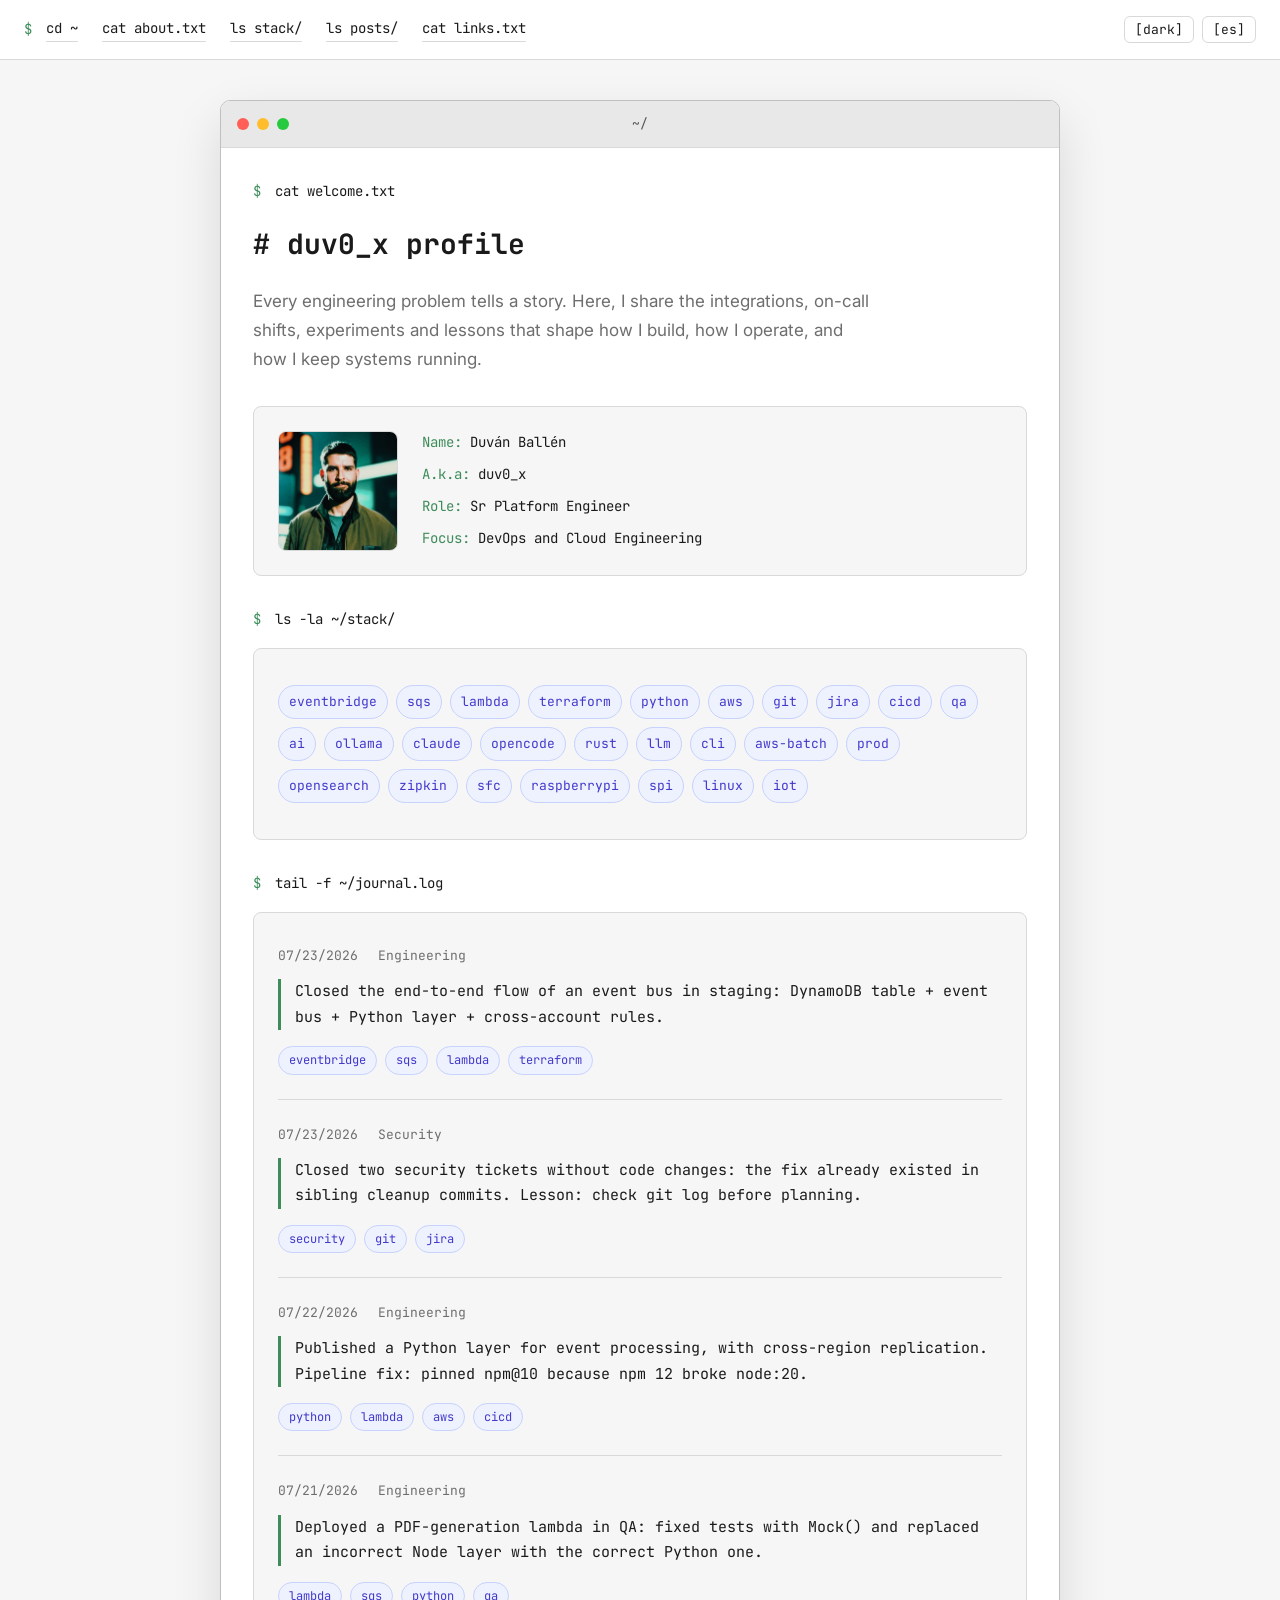
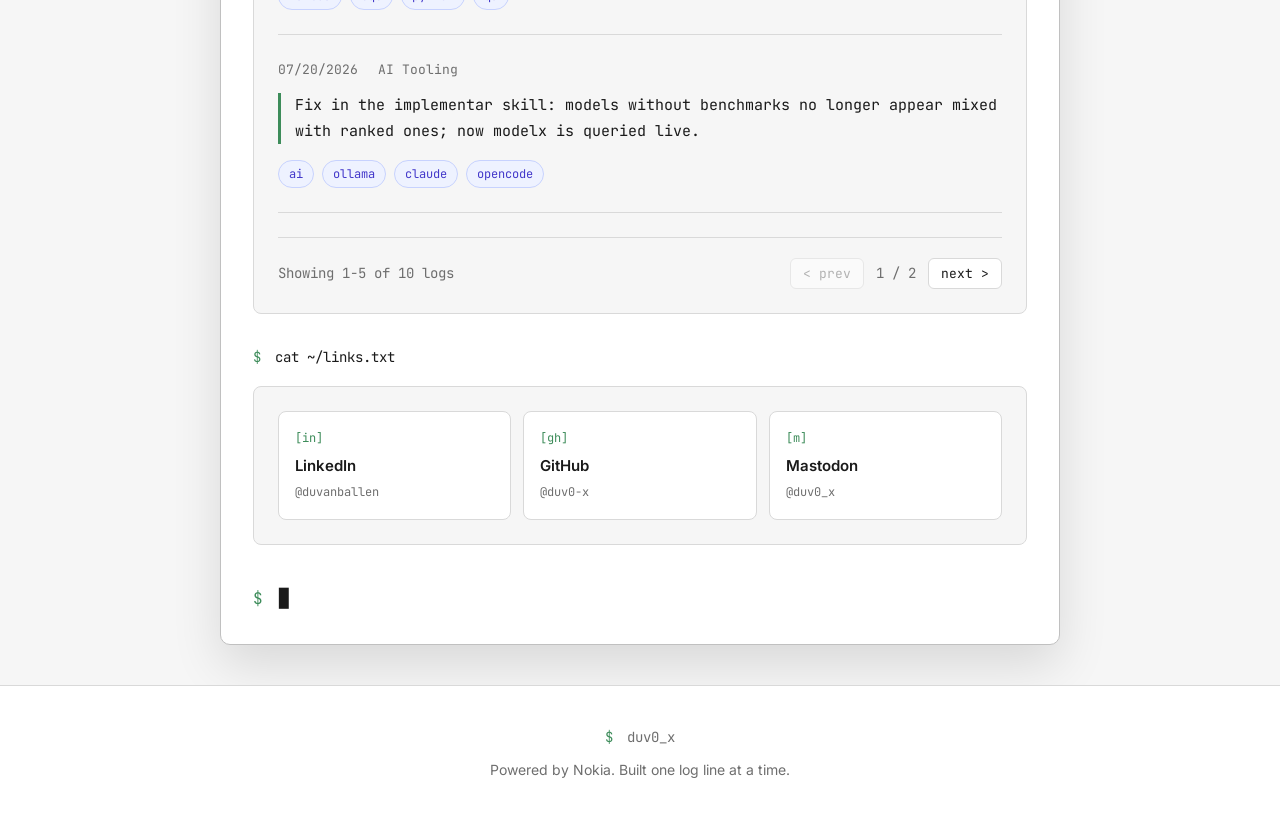
==== index.html @ 63b36871 "Cambia links a cards con iconos, nombre de red y handle" ====
<!DOCTYPE html>
<html lang="es">
<head>
    <link rel="preconnect" href="https://fonts.googleapis.com">
    <link rel="preconnect" href="https://fonts.gstatic.com" crossorigin>
    <link href="https://fonts.googleapis.com/css2?family=JetBrains+Mono:wght@400;700&family=Inter:wght@400;600;700&display=swap" rel="stylesheet">
    <meta charset="UTF-8">
    <meta name="viewport" content="width=device-width, initial-scale=1.0">
    <title>duv0_x :: log</title>
    <link rel="stylesheet" href="styles.css">
</head>
<body>
<nav class="top-nav">
    <span class="prompt">$</span>
    <a href="#">cd ~</a>
    <a href="#about">cat about.txt</a>
    <a href="#stack">ls stack/</a>
    <a href="#posts">ls posts/</a>
    <a href="#links">cat links.txt</a>
    <div class="nav-controls">
        <button class="theme-toggle" id="theme-toggle" aria-label="Toggle theme">[theme]</button>
        <button class="lang-toggle" id="lang-toggle" aria-label="Toggle language">[en]</button>
    </div>
</nav>

<div class="terminal-window">
    <div class="terminal-titlebar">
        <div class="window-controls">
            <span class="window-btn close"></span>
            <span class="window-btn minimize"></span>
            <span class="window-btn maximize"></span>
        </div>
        <div class="window-title">~/</div>
        <div class="window-spacer"></div>
    </div>

    <main class="container">
        <div class="cmd-line">
            <span class="prompt">$</span>
            <span class="cmd" data-en="cat welcome.txt" data-es="cat bienvenida.txt">cat welcome.txt</span>
        </div>

        <section class="welcome" id="about">
            <h1># duv0_x profile</h1>
            <p data-en="Every engineering problem tells a story. Here, I share the integrations, on-call shifts, experiments and lessons that shape how I build, how I operate, and how I keep systems running."
               data-es="Cada problema de ingeniería cuenta una historia. Aquí comparto las integraciones, guardias, experimentos y lecciones que moldean cómo construyo, opero y mantengo sistemas funcionando.">
                Cada problema de ingeniería cuenta una historia. Aquí comparto las integraciones, guardias, experimentos y lecciones que moldean cómo construyo, opero y mantengo sistemas funcionando.
            </p>

            <div class="about-grid">
                <img src="images/x-0vub-small.jpg" alt="Duv0-x">
                <div class="about-info">
                    <p><span class="info-label" data-en="Name:" data-es="Nombre:">Nombre:</span> Duván Ballén</p>
                    <p><span class="info-label" data-en="A.k.a:" data-es="A.k.a:">A.k.a:</span> duv0_x</p>
                    <p><span class="info-label" data-en="Role:" data-es="Rol:">Rol:</span> <span data-en="Sr Platform Engineer" data-es="Sr Platform Engineer">Sr Platform Engineer</span></p>
                    <p><span class="info-label" data-en="Focus:" data-es="Enfoque:">Enfoque:</span> DevOps and Cloud Engineering</p>
                </div>
            </div>
        </section>

        <div class="cmd-line" id="stack">
            <span class="prompt">$</span>
            <span class="cmd" data-en="ls -la ~/stack/" data-es="ls -la ~/stack/">ls -la ~/stack/</span>
        </div>

        <section class="stack-section">
            <p class="stack-cloud">
                <span class="stack-pill">eventbridge</span>
                <span class="stack-pill">sqs</span>
                <span class="stack-pill">lambda</span>
                <span class="stack-pill">terraform</span>
                <span class="stack-pill">python</span>
                <span class="stack-pill">aws</span>
                <span class="stack-pill">git</span>
                <span class="stack-pill">jira</span>
                <span class="stack-pill">cicd</span>
                <span class="stack-pill">qa</span>
                <span class="stack-pill">ai</span>
                <span class="stack-pill">ollama</span>
                <span class="stack-pill">claude</span>
                <span class="stack-pill">opencode</span>
                <span class="stack-pill">rust</span>
                <span class="stack-pill">llm</span>
                <span class="stack-pill">cli</span>
                <span class="stack-pill">aws-batch</span>
                <span class="stack-pill">prod</span>
                <span class="stack-pill">opensearch</span>
                <span class="stack-pill">zipkin</span>
                <span class="stack-pill">sfc</span>
                <span class="stack-pill">raspberrypi</span>
                <span class="stack-pill">spi</span>
                <span class="stack-pill">linux</span>
                <span class="stack-pill">iot</span>
            </p>
        </section>

        <div class="cmd-line" id="posts">
            <span class="prompt">$</span>
            <span class="cmd" data-en="tail -f ~/journal.log" data-es="tail -f ~/journal.log">tail -f ~/journal.log</span>
        </div>

        <section class="posts-section">
            <div class="posts-list" id="posts-list">
                <article class="post-card" data-date="2026-07-23">
                    <div class="post-meta">
                        <span class="post-date">07/23/2026</span>
                        <span class="post-category" data-en="Engineering" data-es="Ingeniería">Ingeniería</span>
                    </div>
                    <p class="post-message" data-en="Closed the end-to-end flow of an event bus in staging: DynamoDB table + event bus + Python layer + cross-account rules."
                       data-es="Cerré el flujo end-to-end de un bus de eventos en staging: tabla DynamoDB + bus + layer Python + reglas cross-account.">
                        Cerré el flujo end-to-end de un bus de eventos en staging: tabla DynamoDB + bus + layer Python + reglas cross-account.
                    </p>
                    <div class="post-tags">
                        <span class="tag">eventbridge</span>
                        <span class="tag">sqs</span>
                        <span class="tag">lambda</span>
                        <span class="tag">terraform</span>
                    </div>
                </article>

                <article class="post-card" data-date="2026-07-23">
                    <div class="post-meta">
                        <span class="post-date">07/23/2026</span>
                        <span class="post-category" data-en="Security" data-es="Seguridad">Seguridad</span>
                    </div>
                    <p class="post-message" data-en="Closed two security tickets without code changes: the fix already existed in sibling cleanup commits. Lesson: check git log before planning."
                       data-es="Cerré dos tickets de seguridad sin cambios de código: el remedio ya existía en commits hermanos de limpieza. Lección: revisar git log antes de planear.">
                        Cerré dos tickets de seguridad sin cambios de código: el remedio ya existía en commits hermanos de limpieza. Lección: revisar git log antes de planear.
                    </p>
                    <div class="post-tags">
                        <span class="tag">security</span>
                        <span class="tag">git</span>
                        <span class="tag">jira</span>
                    </div>
                </article>

                <article class="post-card" data-date="2026-07-22">
                    <div class="post-meta">
                        <span class="post-date">07/22/2026</span>
                        <span class="post-category" data-en="Engineering" data-es="Ingeniería">Ingeniería</span>
                    </div>
                    <p class="post-message" data-en="Published a Python layer for event processing, with cross-region replication. Pipeline fix: pinned npm@10 because npm 12 broke node:20."
                       data-es="Publiqué una layer Python para procesamiento de eventos, con replicación entre regiones. Fix de pipeline: pinear npm@10 porque npm 12 rompía node:20.">
                        Publiqué una layer Python para procesamiento de eventos, con replicación entre regiones. Fix de pipeline: pinear npm@10 porque npm 12 rompía node:20.
                    </p>
                    <div class="post-tags">
                        <span class="tag">python</span>
                        <span class="tag">lambda</span>
                        <span class="tag">aws</span>
                        <span class="tag">cicd</span>
                    </div>
                </article>

                <article class="post-card" data-date="2026-07-21">
                    <div class="post-meta">
                        <span class="post-date">07/21/2026</span>
                        <span class="post-category" data-en="Engineering" data-es="Ingeniería">Ingeniería</span>
                    </div>
                    <p class="post-message" data-en="Deployed a PDF-generation lambda in QA: fixed tests with Mock() and replaced an incorrect Node layer with the correct Python one."
                       data-es="Desplegué una lambda generadora de PDFs en QA: corregí tests con Mock() y reemplacé una layer incorrecta por la versión correcta en Python.">
                        Desplegué una lambda generadora de PDFs en QA: corregí tests con Mock() y reemplacé una layer incorrecta por la versión correcta en Python.
                    </p>
                    <div class="post-tags">
                        <span class="tag">lambda</span>
                        <span class="tag">sqs</span>
                        <span class="tag">python</span>
                        <span class="tag">qa</span>
                    </div>
                </article>

                <article class="post-card" data-date="2026-07-20">
                    <div class="post-meta">
                        <span class="post-date">07/20/2026</span>
                        <span class="post-category" data-en="AI Tooling" data-es="AI Tooling">AI Tooling</span>
                    </div>
                    <p class="post-message" data-en="Fix in the implementar skill: models without benchmarks no longer appear mixed with ranked ones; now modelx is queried live."
                       data-es="Fix en la skill implementar: modelos sin benchmark ya no aparecen mezclados con los rankeados; ahora se consulta modelx en vivo.">
                        Fix en la skill implementar: modelos sin benchmark ya no aparecen mezclados con los rankeados; ahora se consulta modelx en vivo.
                    </p>
                    <div class="post-tags">
                        <span class="tag">ai</span>
                        <span class="tag">ollama</span>
                        <span class="tag">claude</span>
                        <span class="tag">opencode</span>
                    </div>
                </article>

                <article class="post-card" data-date="2026-07-19">
                    <div class="post-meta">
                        <span class="post-date">07/19/2026</span>
                        <span class="post-category" data-en="AI Tooling" data-es="AI Tooling">AI Tooling</span>
                    </div>
                    <p class="post-message" data-en="Integrated modelx (LLM catalog) into the implementar skill to select models by coding_elo instead of a static table."
                       data-es="Integré modelx (catálogo de LLMs) en la skill implementar para seleccionar modelos por coding_elo en vez de tabla estática.">
                        Integré modelx (catálogo de LLMs) en la skill implementar para seleccionar modelos por coding_elo en vez de tabla estática.
                    </p>
                    <div class="post-tags">
                        <span class="tag">rust</span>
                        <span class="tag">ai</span>
                        <span class="tag">cli</span>
                        <span class="tag">llm</span>
                    </div>
                </article>

                <article class="post-card" data-date="2026-07-17">
                    <div class="post-meta">
                        <span class="post-date">07/17/2026</span>
                        <span class="post-category" data-en="Engineering" data-es="Ingeniería">Ingeniería</span>
                    </div>
                    <p class="post-message" data-en="Implemented a lambda + SQS trigger for PDF generation. Lesson: service.zip placeholders must exist before apply."
                       data-es="Implementé una lambda + SQS trigger para generación de PDFs. Lección: los placeholders service.zip deben existir para el apply.">
                        Implementé una lambda + SQS trigger para generación de PDFs. Lección: los placeholders service.zip deben existir para el apply.
                    </p>
                    <div class="post-tags">
                        <span class="tag">lambda</span>
                        <span class="tag">sqs</span>
                        <span class="tag">terraform</span>
                        <span class="tag">python</span>
                    </div>
                </article>

                <article class="post-card" data-date="2026-07-16">
                    <div class="post-meta">
                        <span class="post-date">07/16/2026</span>
                        <span class="post-category" data-en="Infrastructure" data-es="Infraestructura">Infraestructura</span>
                    </div>
                    <p class="post-message" data-en="Adjusted an AWS Batch job timeout from 1800s to 5400s in prod via Terraform, isolating the change with -target."
                       data-es="Ajusté el timeout de un job AWS Batch de 1800s a 5400s en prod via Terraform, aislando el cambio con -target.">
                        Ajusté el timeout de un job AWS Batch de 1800s a 5400s en prod via Terraform, aislando el cambio con -target.
                    </p>
                    <div class="post-tags">
                        <span class="tag">aws-batch</span>
                        <span class="tag">terraform</span>
                        <span class="tag">prod</span>
                    </div>
                </article>

                <article class="post-card" data-date="2026-07-15">
                    <div class="post-meta">
                        <span class="post-date">07/15/2026</span>
                        <span class="post-category" data-en="On-call" data-es="Guardia">Guardia</span>
                    </div>
                    <p class="post-message" data-en="Restored Zipkin/OpenSearch traces older than 15 days for regulatory evidence: index of 210M docs, 103.5GB."
                       data-es="Restauré trazas Zipkin/OpenSearch de más de 15 días para evidencia regulatoria: índice de 210M docs, 103.5GB.">
                        Restauré trazas Zipkin/OpenSearch de más de 15 días para evidencia regulatoria: índice de 210M docs, 103.5GB.
                    </p>
                    <div class="post-tags">
                        <span class="tag">opensearch</span>
                        <span class="tag">zipkin</span>
                        <span class="tag">sfc</span>
                        <span class="tag">aws</span>
                    </div>
                </article>

                <article class="post-card" data-date="2026-07-13">
                    <div class="post-meta">
                        <span class="post-date">07/13/2026</span>
                        <span class="post-category" data-en="Hardware" data-es="Hardware">Hardware</span>
                    </div>
                    <p class="post-message" data-en="Configured a 3.5" SPI screen on Raspberry Pi 3 using the native piscreen kernel overlay, avoiding third-party scripts."
                       data-es="Configuré pantalla SPI 3.5" en Raspberry Pi 3 con overlay nativo del kernel piscreen, evitando scripts de terceros.">
                        Configuré pantalla SPI 3.5" en Raspberry Pi 3 con overlay nativo del kernel piscreen, evitando scripts de terceros.
                    </p>
                    <div class="post-tags">
                        <span class="tag">raspberrypi</span>
                        <span class="tag">spi</span>
                        <span class="tag">linux</span>
                        <span class="tag">iot</span>
                    </div>
                </article>
            </div>

            <div class="pagination" id="pagination">
                <span class="showing-info" id="showing-info" data-en="Showing 1-5 of 10 logs" data-es="Mostrando 1-5 de 10 logs">Mostrando 1-5 de 10 logs</span>
                <div class="page-controls">
                    <button class="page-btn" id="prev-btn" disabled data-en="&lt; prev" data-es="&lt; ant">&lt; ant</button>
                    <span class="page-info" id="page-info">1 / 2</span>
                    <button class="page-btn" id="next-btn" data-en="next &gt;" data-es="sig &gt;">sig &gt;</button>
                </div>
            </div>
        </section>

        <div class="cmd-line" id="links">
            <span class="prompt">$</span>
            <span class="cmd" data-en="cat ~/links.txt" data-es="cat ~/links.txt">cat ~/links.txt</span>
        </div>

        <section class="links-section">
            <div class="links-grid">
                <a class="link-card" href="https://www.linkedin.com/in/duvanballen" target="_blank" rel="noopener">
                    <span class="link-icon" aria-hidden="true">[in]</span>
                    <span class="link-name" data-en="LinkedIn" data-es="LinkedIn">LinkedIn</span>
                    <span class="link-handle">@duvanballen</span>
                </a>
                <a class="link-card" href="https://github.com/duv0-x" target="_blank" rel="noopener">
                    <span class="link-icon" aria-hidden="true">[gh]</span>
                    <span class="link-name" data-en="GitHub" data-es="GitHub">GitHub</span>
                    <span class="link-handle">@duv0-x</span>
                </a>
                <a class="link-card" href="https://mastodon.social/@duv0_x" target="_blank" rel="noopener" rel="me">
                    <span class="link-icon" aria-hidden="true">[m]</span>
                    <span class="link-name" data-en="Mastodon" data-es="Mastodon">Mastodon</span>
                    <span class="link-handle">@duv0_x</span>
                </a>
            </div>
        </section>

        <div class="terminal-cursor">
            <span class="prompt">$</span>
            <span class="cursor">█</span>
        </div>
    </main>
</div>

<footer>
    <div class="footer-brand">
        <span class="prompt">$</span> duv0_x
    </div>
    <p class="footer-copy" data-en="Powered by Nokia. Built one log line at a time." data-es="Powered by Nokia. Construido una línea de log a la vez.">Powered by Nokia. Construido una línea de log a la vez.</p>
</footer>

<script>
    (function() {
        const html = document.documentElement;
        const themeToggle = document.getElementById('theme-toggle');
        const langToggle = document.getElementById('lang-toggle');

        const storedTheme = localStorage.getItem('theme');
        const prefersDark = window.matchMedia('(prefers-color-scheme: dark)').matches;
        const initialTheme = storedTheme || (prefersDark ? 'dark' : 'light');

        function setTheme(theme) {
            html.setAttribute('data-theme', theme);
            localStorage.setItem('theme', theme);
            themeToggle.textContent = theme === 'dark' ? '[light]' : '[dark]';
        }

        setTheme(initialTheme);

        themeToggle.addEventListener('click', function() {
            const current = html.getAttribute('data-theme');
            setTheme(current === 'dark' ? 'light' : 'dark');
        });

        const storedLang = localStorage.getItem('lang');
        const browserLang = navigator.language.startsWith('es') ? 'es' : 'en';
        const initialLang = storedLang || browserLang;

        const cards = document.querySelectorAll('.post-card');
        const pageSize = 5;
        const totalPages = Math.ceil(cards.length / pageSize);
        let currentPage = 1;

        function updatePaginationLabels(lang) {
            const start = (currentPage - 1) * pageSize;
            const end = Math.min(start + pageSize, cards.length);
            const showingInfo = document.getElementById('showing-info');
            if (showingInfo) {
                if (lang === 'es') {
                    showingInfo.textContent = 'Mostrando ' + (start + 1) + '-' + end + ' de ' + cards.length + ' logs';
                } else {
                    showingInfo.textContent = 'Showing ' + (start + 1) + '-' + end + ' of ' + cards.length + ' logs';
                }
            }
        }

        function setLang(lang) {
            localStorage.setItem('lang', lang);
            html.setAttribute('lang', lang);
            langToggle.textContent = lang === 'es' ? '[en]' : '[es]';

            document.querySelectorAll('[data-en][data-es]').forEach(function(el) {
                if (el.tagName === 'INPUT' || el.tagName === 'TEXTAREA') {
                    el.placeholder = el.getAttribute('data-' + lang);
                } else {
                    el.textContent = el.getAttribute('data-' + lang);
                }
            });

            updatePaginationLabels(lang);
        }

        setLang(initialLang);

        langToggle.addEventListener('click', function() {
            const current = localStorage.getItem('lang') || 'es';
            setLang(current === 'es' ? 'en' : 'es');
        });

        const prevBtn = document.getElementById('prev-btn');
        const nextBtn = document.getElementById('next-btn');
        const pageInfo = document.getElementById('page-info');
        const showingInfo = document.getElementById('showing-info');

        function showPage(page) {
            const start = (page - 1) * pageSize;
            const end = Math.min(start + pageSize, cards.length);

            cards.forEach(function(card, index) {
                card.style.display = (index >= start && index < end) ? 'block' : 'none';
            });

            prevBtn.disabled = page === 1;
            nextBtn.disabled = page === totalPages;
            pageInfo.textContent = page + ' / ' + totalPages;

            const lang = localStorage.getItem('lang') || 'es';
            if (lang === 'es') {
                showingInfo.textContent = 'Mostrando ' + (start + 1) + '-' + end + ' de ' + cards.length + ' logs';
            } else {
                showingInfo.textContent = 'Showing ' + (start + 1) + '-' + end + ' of ' + cards.length + ' logs';
            }

            currentPage = page;
        }

        prevBtn.addEventListener('click', function() {
            if (currentPage > 1) showPage(currentPage - 1);
        });

        nextBtn.addEventListener('click', function() {
            if (currentPage < totalPages) showPage(currentPage + 1);
        });

        showPage(1);
    })();
</script>
</body>
</html>
---- styles.css ----
/* macOS Terminal / Block Engineering style with dark mode */
:root {
    --bg: #f6f6f6;
    --surface: #ffffff;
    --text: #1a1a1a;
    --text-muted: #6e6e6e;
    --prompt: #3d8c5a;
    --link: #2563eb;
    --link-hover: #1d4ed8;
    --border: #d9d9d9;
    --category: #6e6e6e;
    --tag-bg: #eef2ff;
    --tag-text: #4338ca;
    --tag-border: #c7d2fe;
    --titlebar-bg: #e8e8e8;
    --titlebar-text: #555;
    --window-border: #c0c0c0;
    --shadow: rgba(0, 0, 0, 0.12);
}

[data-theme="dark"] {
    --bg: #0c1015;
    --surface: #13181f;
    --text: #e8eef5;
    --text-muted: #8b949e;
    --prompt: #2ea043;
    --link: #58a6ff;
    --link-hover: #79c0ff;
    --border: #30363d;
    --category: #8b949e;
    --tag-bg: rgba(88, 166, 255, 0.12);
    --tag-text: #58a6ff;
    --tag-border: rgba(88, 166, 255, 0.3);
    --titlebar-bg: #161b22;
    --titlebar-text: #8b949e;
    --window-border: #30363d;
    --shadow: rgba(0, 0, 0, 0.4);
}

* {
    box-sizing: border-box;
}

html {
    scroll-behavior: smooth;
}

body {
    font-family: "Inter", -apple-system, BlinkMacSystemFont, "Segoe UI", sans-serif;
    text-align: left;
    margin: 0;
    padding: 0;
    background-color: var(--bg);
    color: var(--text);
    font-size: 16px;
    line-height: 1.7;
    transition: background-color 0.25s ease, color 0.25s ease;
}

a {
    color: var(--link);
    text-decoration: none;
    border-bottom: 1px solid transparent;
    transition: border-color 0.15s ease, color 0.15s ease;
}

a:hover {
    color: var(--link-hover);
    border-bottom-color: var(--link-hover);
}

/* Top navigation */
.top-nav {
    background-color: var(--surface);
    border-bottom: 1px solid var(--border);
    padding: 16px 24px;
    font-family: "JetBrains Mono", monospace;
    font-size: 14px;
    color: var(--text-muted);
    position: sticky;
    top: 0;
    z-index: 10;
    display: flex;
    align-items: center;
    flex-wrap: wrap;
    gap: 8px;
    transition: background-color 0.25s ease, border-color 0.25s ease;
}

.top-nav a {
    margin-right: 16px;
    color: var(--text);
    border-bottom: 1px solid var(--border);
}

.top-nav a:hover {
    color: var(--link);
    border-bottom-color: var(--link);
}

.top-nav .prompt {
    color: var(--prompt);
    margin-right: 6px;
}

.nav-controls {
    margin-left: auto;
    display: flex;
    gap: 8px;
}

.theme-toggle,
.lang-toggle {
    font-family: "JetBrains Mono", monospace;
    font-size: 13px;
    padding: 4px 10px;
    background: transparent;
    border: 1px solid var(--border);
    border-radius: 6px;
    color: var(--text);
    cursor: pointer;
}

.theme-toggle:hover,
.lang-toggle:hover {
    background: var(--tag-bg);
    color: var(--tag-text);
    border-color: var(--tag-border);
}

/* Terminal window */
.terminal-window {
    max-width: 840px;
    margin: 40px auto;
    background-color: var(--surface);
    border: 1px solid var(--window-border);
    border-radius: 10px;
    box-shadow: 0 20px 50px var(--shadow);
    overflow: hidden;
    transition: background-color 0.25s ease, border-color 0.25s ease, box-shadow 0.25s ease;
}

.terminal-titlebar {
    display: flex;
    align-items: center;
    justify-content: space-between;
    padding: 12px 16px;
    background-color: var(--titlebar-bg);
    border-bottom: 1px solid var(--border);
    transition: background-color 0.25s ease, border-color 0.25s ease;
}

.window-controls {
    display: flex;
    gap: 8px;
    flex: 1;
}

.window-btn {
    width: 12px;
    height: 12px;
    border-radius: 50%;
    display: inline-block;
}

.window-btn.close {
    background-color: #ff5f56;
}

.window-btn.minimize {
    background-color: #ffbd2e;
}

.window-btn.maximize {
    background-color: #27c93f;
}

.window-title {
    flex: 1;
    text-align: center;
    font-family: "JetBrains Mono", monospace;
    font-size: 13px;
    color: var(--titlebar-text);
    user-select: none;
}

.window-spacer {
    flex: 1;
}

/* Main container */
.container {
    padding: 32px;
}

/* Command lines */
.cmd-line {
    font-family: "JetBrains Mono", monospace;
    font-size: 14px;
    color: var(--text-muted);
    margin: 32px 0 16px;
}

.cmd-line:first-child {
    margin-top: 0;
}

.prompt {
    color: var(--prompt);
    margin-right: 6px;
    user-select: none;
}

.cmd {
    color: var(--text);
}

/* Welcome / about */
.welcome h1 {
    font-family: "JetBrains Mono", monospace;
    font-size: 28px;
    font-weight: 700;
    margin: 16px 0 20px;
    color: var(--text);
}

.welcome > p {
    font-size: 17px;
    color: var(--text-muted);
    margin: 0 0 32px;
    max-width: 620px;
}

.about-grid {
    display: flex;
    align-items: flex-start;
    gap: 24px;
    background-color: var(--bg);
    border: 1px solid var(--border);
    border-radius: 8px;
    padding: 24px;
    margin-top: 16px;
    transition: background-color 0.25s ease, border-color 0.25s ease;
}

.about-grid img {
    width: 120px;
    height: 120px;
    object-fit: cover;
    border-radius: 8px;
    border: 1px solid var(--border);
}

.about-info {
    flex: 1;
}

.about-info p {
    margin: 0 0 8px;
    font-family: "JetBrains Mono", monospace;
    font-size: 14px;
    color: var(--text);
}

.about-info p:last-child {
    margin-bottom: 0;
}

.info-label {
    color: var(--prompt);
}

/* Stack section */
.stack-section {
    background-color: var(--bg);
    border: 1px solid var(--border);
    border-radius: 8px;
    padding: 20px 24px;
    transition: background-color 0.25s ease, border-color 0.25s ease;
}

.stack-cloud {
    display: flex;
    flex-wrap: wrap;
    gap: 8px;
}

.stack-pill {
    display: inline-block;
    font-family: "JetBrains Mono", monospace;
    font-size: 13px;
    padding: 5px 10px;
    border: 1px solid var(--tag-border);
    border-radius: 999px;
    color: var(--tag-text);
    background-color: var(--tag-bg);
    transition: background-color 0.15s ease;
}

.stack-pill:hover {
    filter: brightness(0.95);
}

/* Posts section */
.posts-section {
    background-color: var(--bg);
    border: 1px solid var(--border);
    border-radius: 8px;
    padding: 8px 24px 24px;
    transition: background-color 0.25s ease, border-color 0.25s ease;
}

.post-card {
    padding: 24px 0;
    border-bottom: 1px solid var(--border);
}

.post-card:last-child {
    border-bottom: none;
}

.post-meta {
    font-family: "JetBrains Mono", monospace;
    font-size: 13px;
    color: var(--text-muted);
    margin-bottom: 8px;
}

.post-date {
    margin-right: 12px;
}

.post-category {
    color: var(--category);
}

.post-message {
    font-family: "JetBrains Mono", monospace;
    font-size: 15px;
    color: var(--text);
    margin: 12px 0 16px;
    line-height: 1.7;
    border-left: 3px solid var(--prompt);
    padding-left: 14px;
}

.post-tags {
    display: flex;
    flex-wrap: wrap;
    gap: 8px;
}

.tag {
    font-family: "JetBrains Mono", monospace;
    font-size: 12px;
    color: var(--tag-text);
    background-color: var(--tag-bg);
    border: 1px solid var(--tag-border);
    border-radius: 999px;
    padding: 3px 10px;
    transition: background-color 0.15s ease;
}

.tag:hover {
    filter: brightness(0.95);
}

/* Pagination */
.pagination {
    display: flex;
    justify-content: space-between;
    align-items: center;
    margin-top: 24px;
    padding-top: 20px;
    border-top: 1px solid var(--border);
    font-family: "JetBrains Mono", monospace;
    font-size: 14px;
    color: var(--text-muted);
}

.page-controls {
    display: flex;
    align-items: center;
    gap: 12px;
}

.page-btn {
    font-family: "JetBrains Mono", monospace;
    font-size: 13px;
    padding: 6px 12px;
    background-color: var(--surface);
    border: 1px solid var(--border);
    border-radius: 6px;
    color: var(--text);
    cursor: pointer;
    transition: background-color 0.15s ease, border-color 0.15s ease;
}

.page-btn:hover:not(:disabled) {
    background-color: var(--bg);
    border-color: var(--text-muted);
}

.page-btn:disabled {
    color: var(--text-muted);
    opacity: 0.5;
    cursor: not-allowed;
}

.page-info {
    color: var(--text-muted);
}

/* Links section */
.links-section {
    background-color: var(--bg);
    border: 1px solid var(--border);
    border-radius: 8px;
    padding: 24px;
    transition: background-color 0.25s ease, border-color 0.25s ease;
}

.links-grid {
    display: grid;
    grid-template-columns: repeat(auto-fit, minmax(160px, 1fr));
    gap: 12px;
}

.link-card {
    display: flex;
    flex-direction: column;
    gap: 4px;
    padding: 16px;
    background-color: var(--surface);
    border: 1px solid var(--border);
    border-radius: 8px;
    text-decoration: none;
    transition: background-color 0.15s ease, border-color 0.15s ease, transform 0.1s ease;
}

.link-card:hover {
    background-color: var(--tag-bg);
    border-color: var(--tag-border);
    transform: translateY(-2px);
}

.link-card:hover .link-name {
    color: var(--tag-text);
}

.link-icon {
    font-family: "JetBrains Mono", monospace;
    font-size: 12px;
    color: var(--prompt);
}

.link-name {
    font-size: 15px;
    font-weight: 600;
    color: var(--text);
    transition: color 0.15s ease;
}

.link-handle {
    font-family: "JetBrains Mono", monospace;
    font-size: 12px;
    color: var(--text-muted);
}

/* Terminal cursor at the end */
.terminal-cursor {
    font-family: "JetBrains Mono", monospace;
    font-size: 16px;
    margin-top: 40px;
    color: var(--prompt);
}

.cursor {
    display: inline-block;
    color: var(--text);
    animation: blink 1s step-end infinite;
}

@keyframes blink {
    0%, 100% { opacity: 1; }
    50% { opacity: 0; }
}

/* Footer */
footer {
    background-color: var(--surface);
    border-top: 1px solid var(--border);
    padding: 40px 24px;
    text-align: center;
    transition: background-color 0.25s ease, border-color 0.25s ease;
}

.footer-brand {
    font-family: "JetBrains Mono", monospace;
    font-size: 14px;
    color: var(--text-muted);
    margin-bottom: 8px;
}

.footer-brand .prompt {
    color: var(--prompt);
}

.footer-copy {
    font-size: 14px;
    color: var(--text-muted);
    margin: 0;
}

@media (max-width: 640px) {
    .top-nav {
        padding: 12px 16px;
        font-size: 12px;
    }

    .top-nav a {
        margin-right: 10px;
    }

    .theme-toggle {
        margin-left: 0;
        margin-top: 8px;
        width: 100%;
        text-align: center;
    }

    .terminal-window {
        margin: 16px;
    }

    .container {
        padding: 20px;
    }

    .welcome h1 {
        font-size: 22px;
    }

    .welcome > p {
        font-size: 15px;
    }

    .about-grid {
        flex-direction: column;
        align-items: center;
        text-align: center;
    }

    .about-grid img {
        width: 100px;
        height: 100px;
    }

    .post-message {
        font-size: 15px;
        padding-left: 12px;
    }

    .pagination {
        flex-direction: column;
        align-items: flex-start;
        gap: 12px;
    }
}
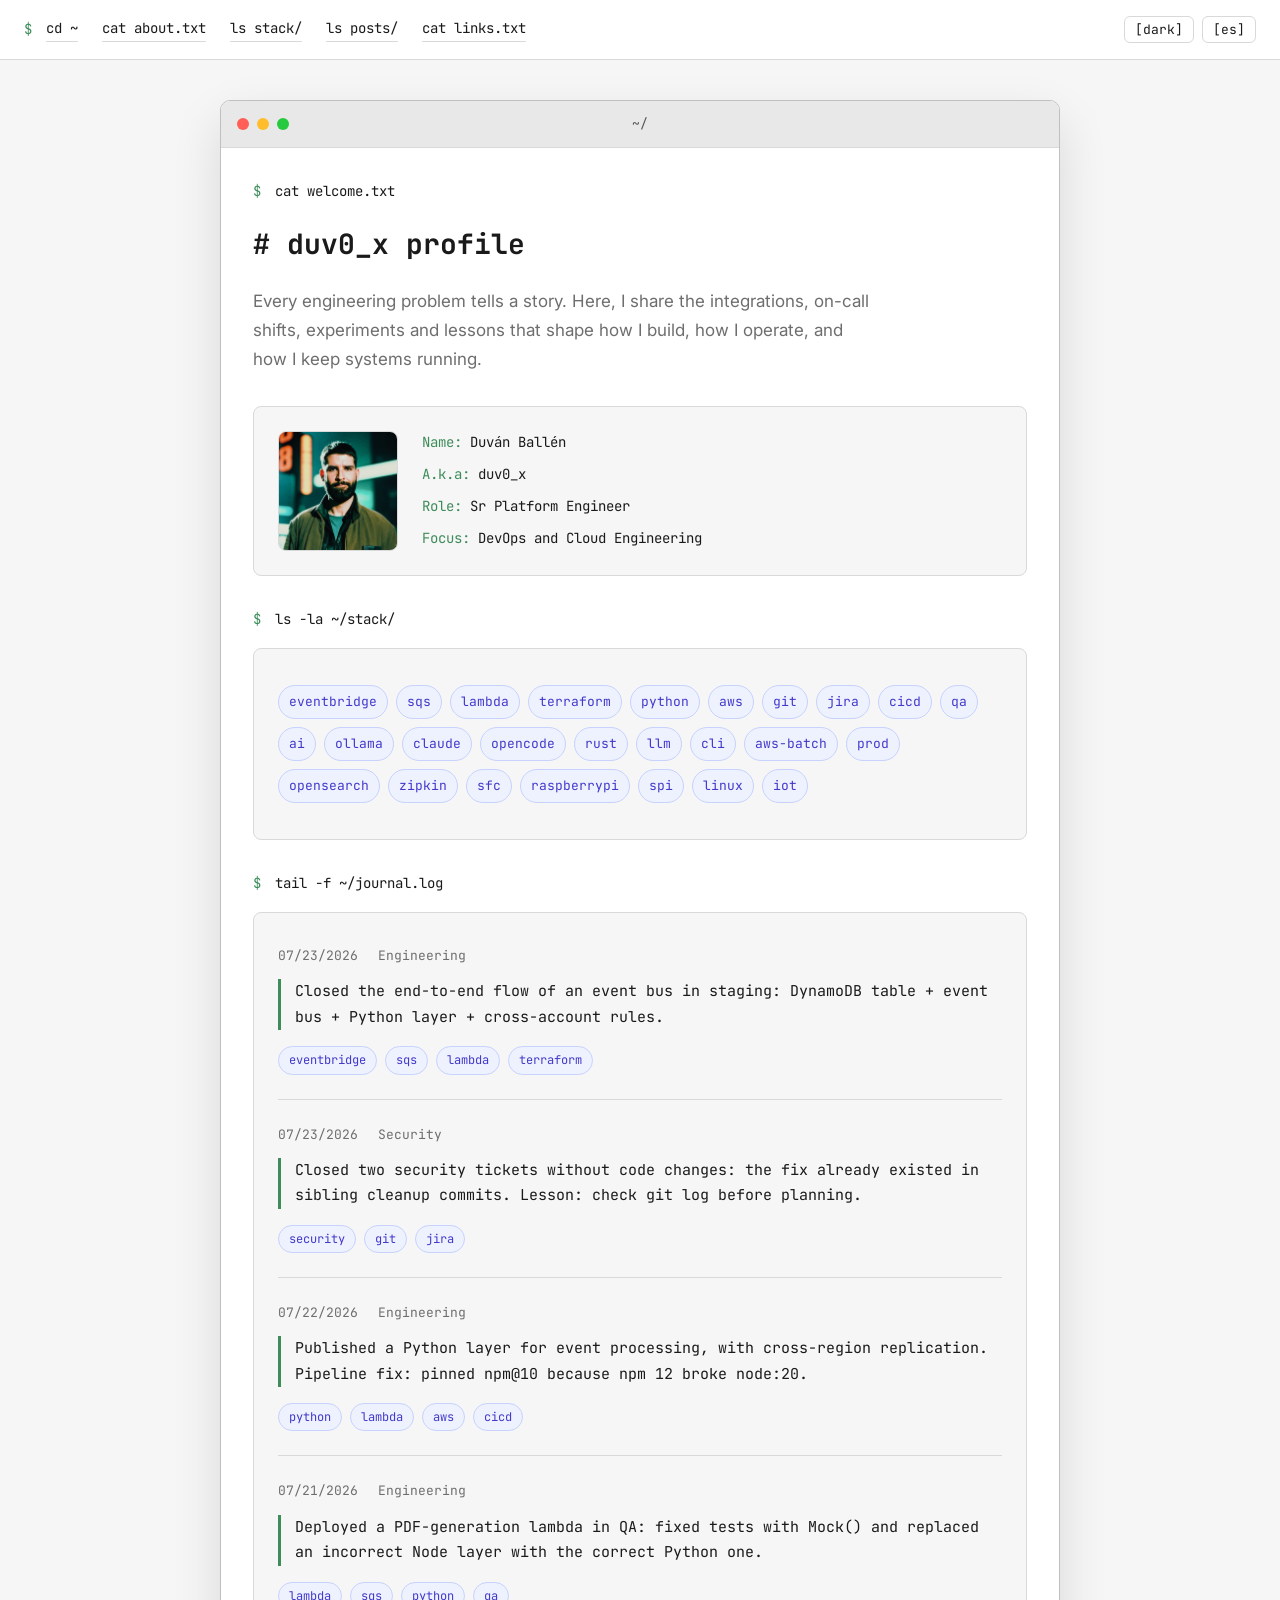
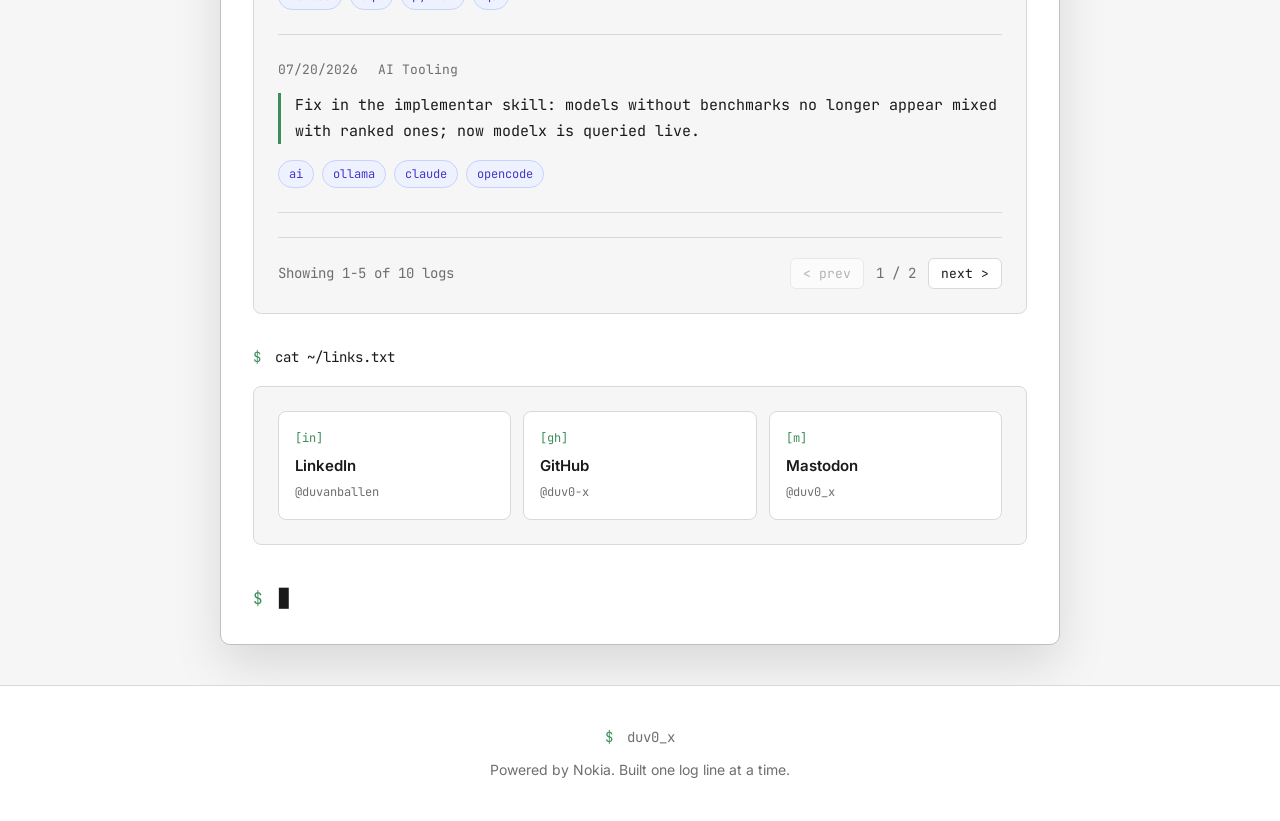
==== commit dec32d11: "Añade efecto glitch a la foto de perfil en hover" ====
--- a/index.html
+++ b/index.html
@@ -48,7 +48,11 @@
             </p>
 
             <div class="about-grid">
-                <img src="images/x-0vub-small.jpg" alt="Duv0-x">
+                <div class="profile-glitch">
+                    <img src="images/x-0vub-small.jpg" alt="Duv0-x" class="profile-img">
+                    <img src="images/x-0vub-small.jpg" alt="" class="profile-glitch-layer glitch-cyan">
+                    <img src="images/x-0vub-small.jpg" alt="" class="profile-glitch-layer glitch-magenta">
+                </div>
                 <div class="about-info">
                     <p><span class="info-label" data-en="Name:" data-es="Nombre:">Nombre:</span> Duván Ballén</p>
                     <p><span class="info-label" data-en="A.k.a:" data-es="A.k.a:">A.k.a:</span> duv0_x</p>
--- a/styles.css
+++ b/styles.css
@@ -243,12 +243,74 @@
     transition: background-color 0.25s ease, border-color 0.25s ease;
 }
 
-.about-grid img {
+.profile-glitch {
+    position: relative;
+    width: 120px;
+    height: 120px;
+    flex-shrink: 0;
+}
+
+.profile-glitch img {
+    position: absolute;
+    top: 0;
+    left: 0;
     width: 120px;
     height: 120px;
     object-fit: cover;
     border-radius: 8px;
-    border: 1px solid var(--border);
+}
+
+.profile-img {
+    z-index: 1;
+    border: 1px solid var(--border);
+}
+
+.profile-glitch-layer {
+    z-index: 0;
+    opacity: 0;
+    mix-blend-mode: screen;
+    pointer-events: none;
+}
+
+.glitch-cyan {
+    filter: hue-rotate(180deg) saturate(200%);
+}
+
+.glitch-magenta {
+    filter: hue-rotate(300deg) saturate(200%);
+}
+
+.profile-glitch:hover .profile-glitch-layer,
+.profile-glitch:active .profile-glitch-layer {
+    opacity: 0.6;
+}
+
+.profile-glitch:hover .glitch-cyan,
+.profile-glitch:active .glitch-cyan {
+    animation: glitch-cyan 0.35s infinite linear alternate-reverse;
+}
+
+.profile-glitch:hover .glitch-magenta,
+.profile-glitch:active .glitch-magenta {
+    animation: glitch-magenta 0.35s infinite linear alternate-reverse;
+}
+
+@keyframes glitch-cyan {
+    0% { transform: translate(0, 0); clip-path: inset(10% 0 60% 0); }
+    20% { transform: translate(-4px, 2px); clip-path: inset(40% 0 20% 0); }
+    40% { transform: translate(3px, -3px); clip-path: inset(70% 0 5% 0); }
+    60% { transform: translate(-2px, 1px); clip-path: inset(20% 0 50% 0); }
+    80% { transform: translate(4px, -1px); clip-path: inset(55% 0 15% 0); }
+    100% { transform: translate(0, 0); clip-path: inset(5% 0 70% 0); }
+}
+
+@keyframes glitch-magenta {
+    0% { transform: translate(0, 0); clip-path: inset(60% 0 10% 0); }
+    20% { transform: translate(4px, -2px); clip-path: inset(20% 0 40% 0); }
+    40% { transform: translate(-3px, 3px); clip-path: inset(5% 0 70% 0); }
+    60% { transform: translate(2px, -1px); clip-path: inset(50% 0 20% 0); }
+    80% { transform: translate(-4px, 1px); clip-path: inset(15% 0 55% 0); }
+    100% { transform: translate(0, 0); clip-path: inset(70% 0 5% 0); }
 }
 
 .about-info {
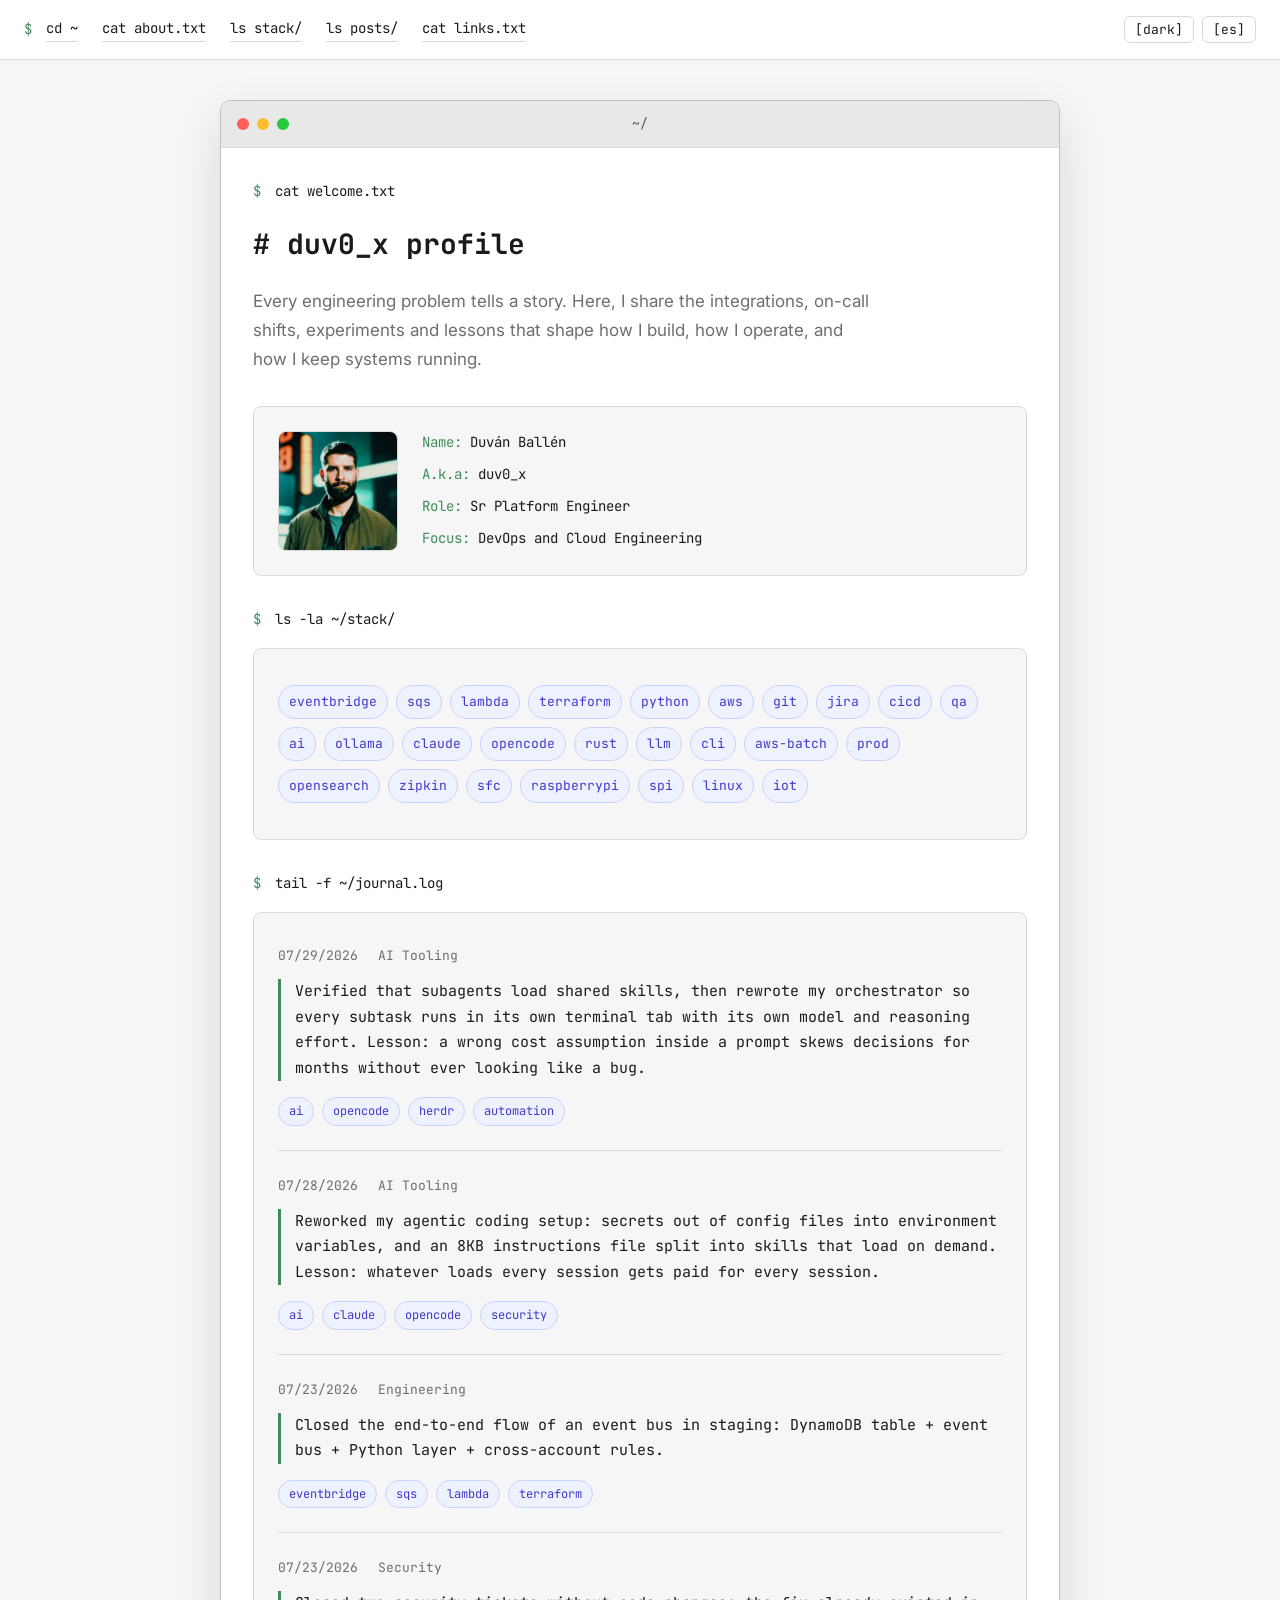
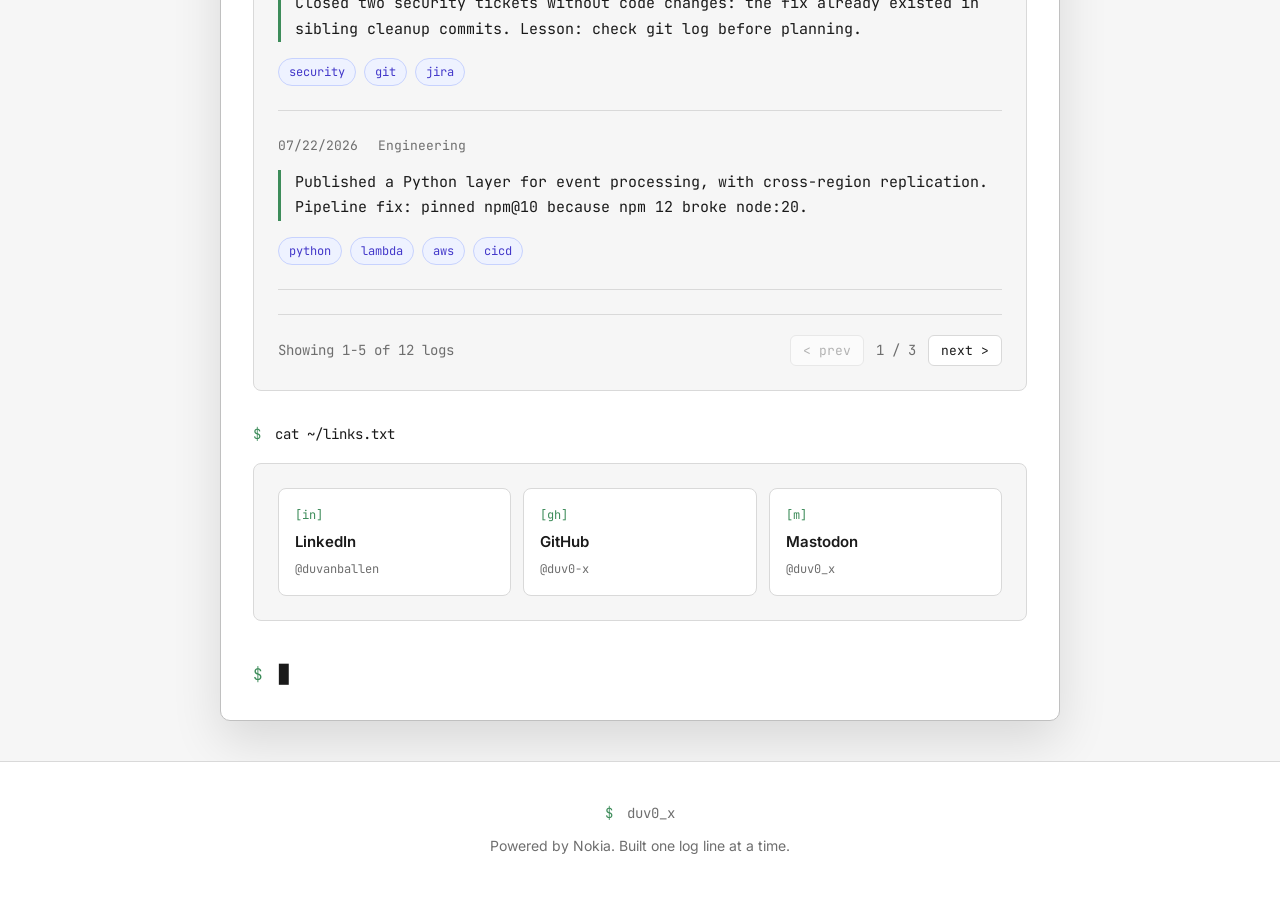
==== commit 4a4634e4: "Añade posts del 28 y 29 de julio: reorganización del setup de agentic coding" ====
--- a/index.html
+++ b/index.html
@@ -7,6 +7,7 @@
     <meta charset="UTF-8">
     <meta name="viewport" content="width=device-width, initial-scale=1.0">
     <title>duv0_x :: log</title>
+    <link rel="icon" href="data:image/svg+xml,%3Csvg xmlns='http://www.w3.org/2000/svg' viewBox='0 0 100 100'%3E%3Ctext x='50%25' y='55%25' dominant-baseline='middle' text-anchor='middle' font-family='monospace' font-size='70' font-weight='700' fill='%2327a888'%3E%23%3C/text%3E%3C/svg%3E">
     <link rel="stylesheet" href="styles.css">
 </head>
 <body>
@@ -105,6 +106,38 @@
 
         <section class="posts-section">
             <div class="posts-list" id="posts-list">
+                <article class="post-card" data-date="2026-07-29">
+                    <div class="post-meta">
+                        <span class="post-date">07/29/2026</span>
+                        <span class="post-category" data-en="AI Tooling" data-es="AI Tooling">AI Tooling</span>
+                    </div>
+                    <p class="post-message" data-en="Verified that subagents load shared skills, then rewrote my orchestrator so every subtask runs in its own terminal tab with its own model and reasoning effort. Lesson: a wrong cost assumption inside a prompt skews decisions for months without ever looking like a bug."
+                       data-es="Verifiqué que los subagentes cargan skills compartidas y reescribí mi orquestador para que cada subtarea corra en su propia tab con modelo y effort propios. Lección: una premisa de coste equivocada dentro de un prompt sesga decisiones durante meses sin parecer nunca un error.">
+                        Verifiqué que los subagentes cargan skills compartidas y reescribí mi orquestador para que cada subtarea corra en su propia tab con modelo y effort propios. Lección: una premisa de coste equivocada dentro de un prompt sesga decisiones durante meses sin parecer nunca un error.
+                    </p>
+                    <div class="post-tags">
+                        <span class="tag">ai</span>
+                        <span class="tag">opencode</span>
+                        <span class="tag">herdr</span>
+                        <span class="tag">automation</span>
+                    </div>
+                </article>
+                <article class="post-card" data-date="2026-07-28">
+                    <div class="post-meta">
+                        <span class="post-date">07/28/2026</span>
+                        <span class="post-category" data-en="AI Tooling" data-es="AI Tooling">AI Tooling</span>
+                    </div>
+                    <p class="post-message" data-en="Reworked my agentic coding setup: secrets out of config files into environment variables, and an 8KB instructions file split into skills that load on demand. Lesson: whatever loads every session gets paid for every session."
+                       data-es="Reorganicé mi setup de agentic coding: saqué los secretos de los archivos de configuración a variables de entorno y partí un archivo de instrucciones de 8KB en skills que cargan bajo demanda. Lección: lo que se carga en cada sesión se paga en cada sesión.">
+                        Reorganicé mi setup de agentic coding: saqué los secretos de los archivos de configuración a variables de entorno y partí un archivo de instrucciones de 8KB en skills que cargan bajo demanda. Lección: lo que se carga en cada sesión se paga en cada sesión.
+                    </p>
+                    <div class="post-tags">
+                        <span class="tag">ai</span>
+                        <span class="tag">claude</span>
+                        <span class="tag">opencode</span>
+                        <span class="tag">security</span>
+                    </div>
+                </article>
                 <article class="post-card" data-date="2026-07-23">
                     <div class="post-meta">
                         <span class="post-date">07/23/2026</span>
--- a/styles.css
+++ b/styles.css
@@ -273,44 +273,49 @@
 }
 
 .glitch-cyan {
-    filter: hue-rotate(180deg) saturate(200%);
+    filter: hue-rotate(180deg) saturate(250%) brightness(1.1);
+    animation: glitch-cyan 0.35s infinite linear alternate-reverse,
+               glitch-flicker 4s infinite steps(1);
 }
 
 .glitch-magenta {
-    filter: hue-rotate(300deg) saturate(200%);
-}
-
-.profile-glitch:hover .profile-glitch-layer,
-.profile-glitch:active .profile-glitch-layer {
-    opacity: 0.6;
-}
-
-.profile-glitch:hover .glitch-cyan,
-.profile-glitch:active .glitch-cyan {
-    animation: glitch-cyan 0.35s infinite linear alternate-reverse;
-}
-
-.profile-glitch:hover .glitch-magenta,
-.profile-glitch:active .glitch-magenta {
-    animation: glitch-magenta 0.35s infinite linear alternate-reverse;
+    filter: hue-rotate(300deg) saturate(250%) brightness(1.1);
+    animation: glitch-magenta 0.35s infinite linear alternate-reverse,
+               glitch-flicker 4s infinite steps(1) 0.5s;
 }
 
 @keyframes glitch-cyan {
     0% { transform: translate(0, 0); clip-path: inset(10% 0 60% 0); }
-    20% { transform: translate(-4px, 2px); clip-path: inset(40% 0 20% 0); }
-    40% { transform: translate(3px, -3px); clip-path: inset(70% 0 5% 0); }
-    60% { transform: translate(-2px, 1px); clip-path: inset(20% 0 50% 0); }
-    80% { transform: translate(4px, -1px); clip-path: inset(55% 0 15% 0); }
+    20% { transform: translate(-6px, 3px); clip-path: inset(40% 0 20% 0); }
+    40% { transform: translate(5px, -4px); clip-path: inset(70% 0 5% 0); }
+    60% { transform: translate(-3px, 2px); clip-path: inset(20% 0 50% 0); }
+    80% { transform: translate(6px, -2px); clip-path: inset(55% 0 15% 0); }
     100% { transform: translate(0, 0); clip-path: inset(5% 0 70% 0); }
 }
 
 @keyframes glitch-magenta {
     0% { transform: translate(0, 0); clip-path: inset(60% 0 10% 0); }
-    20% { transform: translate(4px, -2px); clip-path: inset(20% 0 40% 0); }
-    40% { transform: translate(-3px, 3px); clip-path: inset(5% 0 70% 0); }
-    60% { transform: translate(2px, -1px); clip-path: inset(50% 0 20% 0); }
-    80% { transform: translate(-4px, 1px); clip-path: inset(15% 0 55% 0); }
+    20% { transform: translate(6px, -3px); clip-path: inset(20% 0 40% 0); }
+    40% { transform: translate(-5px, 4px); clip-path: inset(5% 0 70% 0); }
+    60% { transform: translate(3px, -2px); clip-path: inset(50% 0 20% 0); }
+    80% { transform: translate(-6px, 2px); clip-path: inset(15% 0 55% 0); }
     100% { transform: translate(0, 0); clip-path: inset(70% 0 5% 0); }
+}
+
+@keyframes glitch-flicker {
+    0%, 100% { opacity: 0; }
+    3% { opacity: 0.55; }
+    6% { opacity: 0; }
+    10% { opacity: 0.45; }
+    14% { opacity: 0; }
+    18% { opacity: 0.6; }
+    22% { opacity: 0; }
+    40% { opacity: 0; }
+    43% { opacity: 0.5; }
+    46% { opacity: 0; }
+    70% { opacity: 0; }
+    73% { opacity: 0.55; }
+    76% { opacity: 0; }
 }
 
 .about-info {
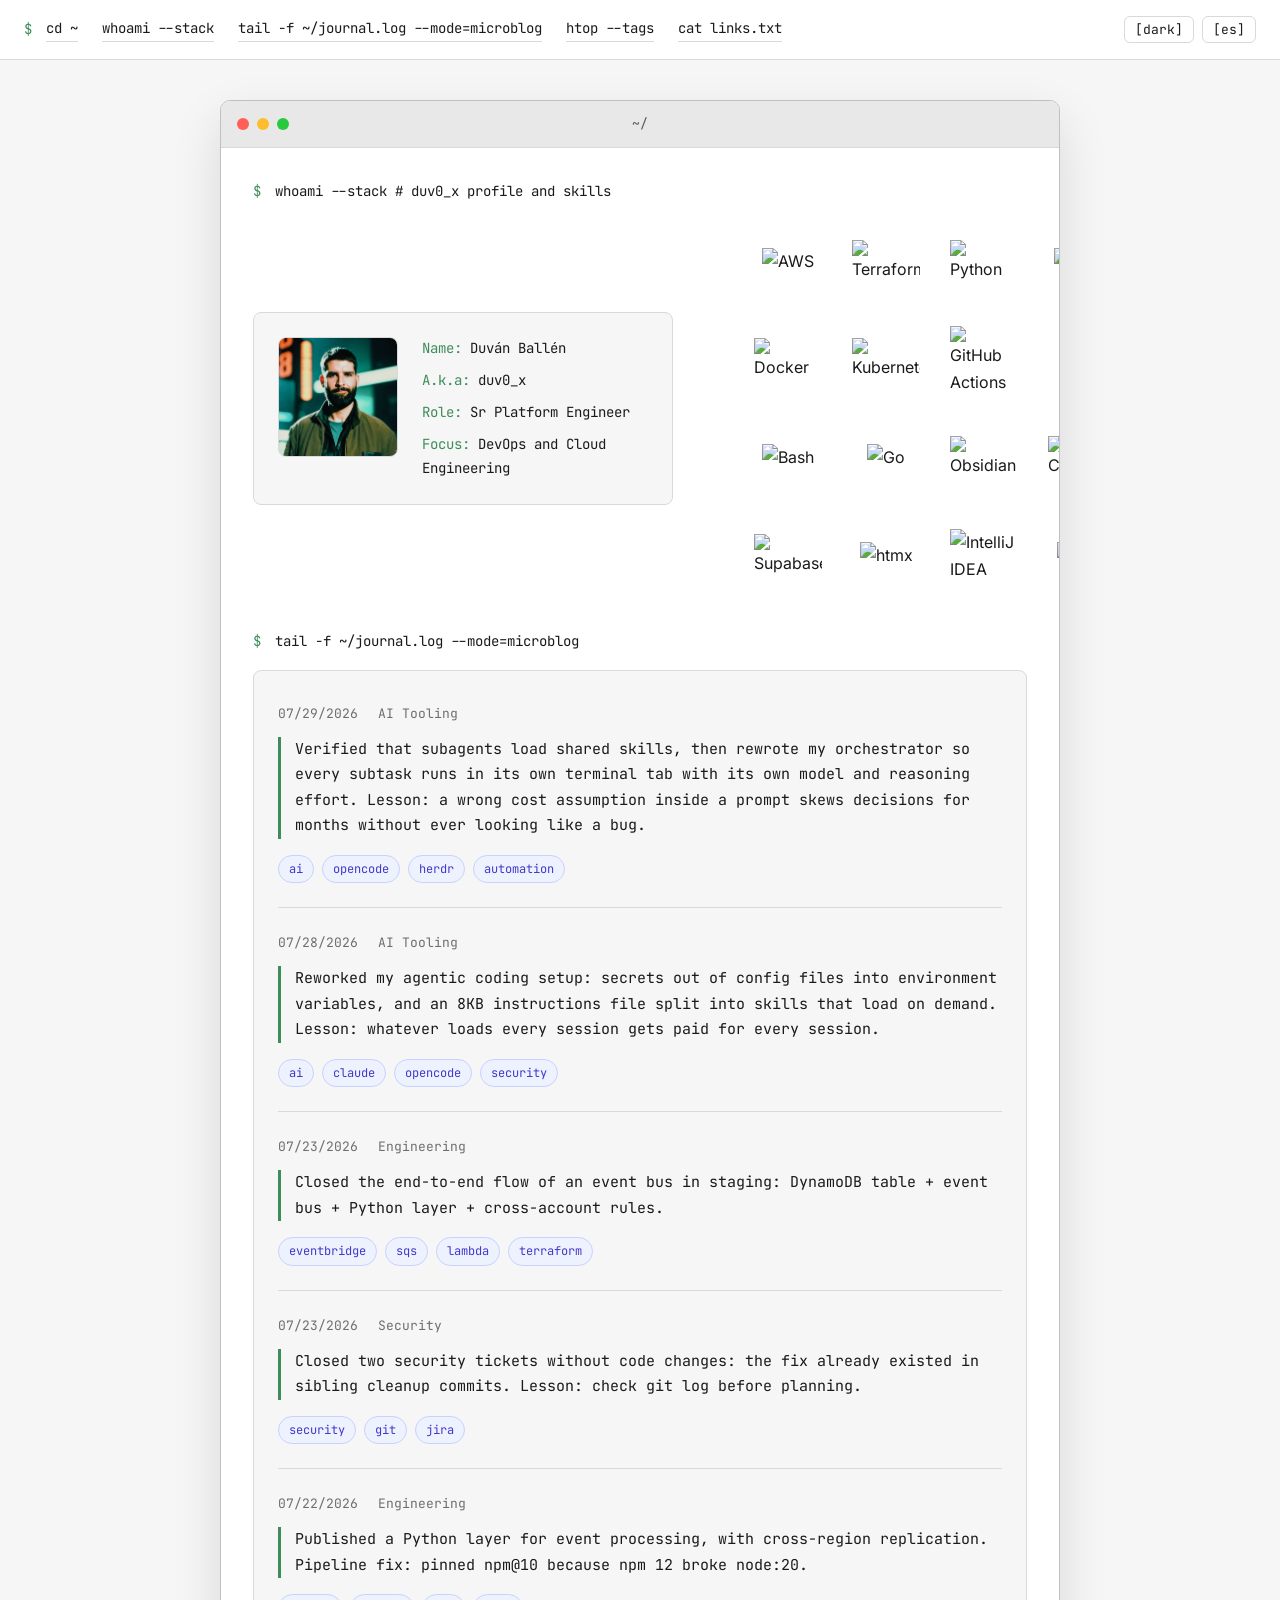
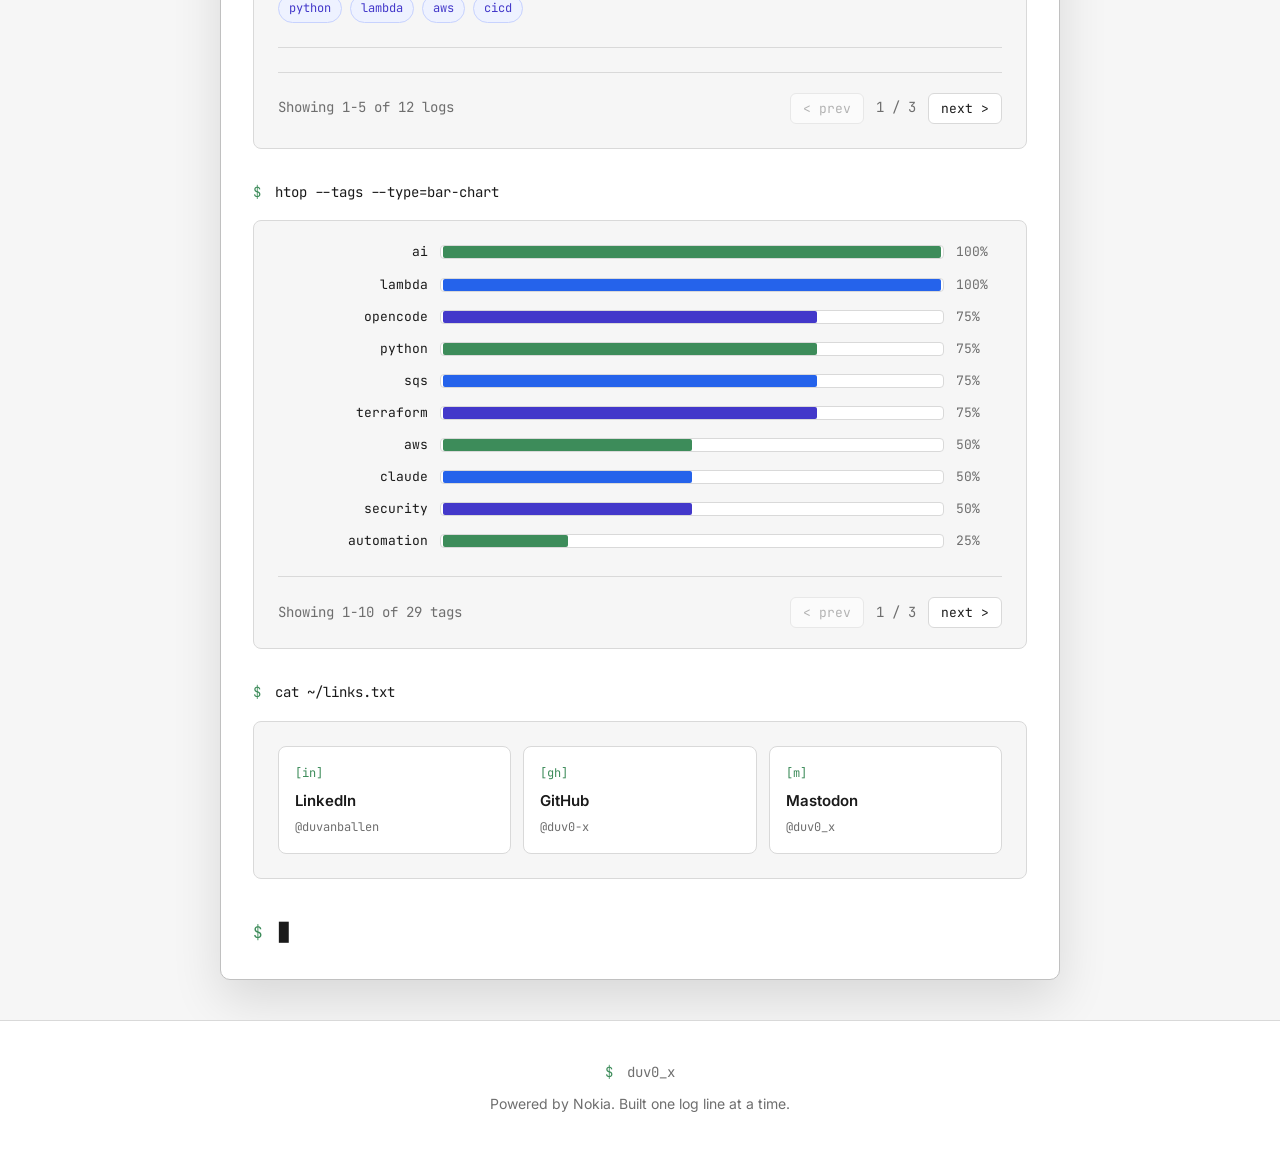
==== commit d93fa1d8: "Rediseña welcome section con grilla 4x4 de badges, actualiza comandos de navegacion y stack" ====
--- a/index.html
+++ b/index.html
@@ -14,9 +14,9 @@
 <nav class="top-nav">
     <span class="prompt">$</span>
     <a href="#">cd ~</a>
-    <a href="#about">cat about.txt</a>
-    <a href="#stack">ls stack/</a>
-    <a href="#posts">ls posts/</a>
+    <a href="#about">whoami --stack</a>
+    <a href="#posts">tail -f ~/journal.log --mode=microblog</a>
+    <a href="#stack">htop --tags</a>
     <a href="#links">cat links.txt</a>
     <div class="nav-controls">
         <button class="theme-toggle" id="theme-toggle" aria-label="Toggle theme">[theme]</button>
@@ -38,70 +38,52 @@
     <main class="container">
         <div class="cmd-line">
             <span class="prompt">$</span>
-            <span class="cmd" data-en="cat welcome.txt" data-es="cat bienvenida.txt">cat welcome.txt</span>
+            <span class="cmd" data-en="whoami --stack # duv0_x profile and skills" data-es="whoami --stack # duv0_x profile and skills">whoami --stack # duv0_x profile and skills</span>
         </div>
 
         <section class="welcome" id="about">
-            <h1># duv0_x profile</h1>
-            <p data-en="Every engineering problem tells a story. Here, I share the integrations, on-call shifts, experiments and lessons that shape how I build, how I operate, and how I keep systems running."
-               data-es="Cada problema de ingeniería cuenta una historia. Aquí comparto las integraciones, guardias, experimentos y lecciones que moldean cómo construyo, opero y mantengo sistemas funcionando.">
-                Cada problema de ingeniería cuenta una historia. Aquí comparto las integraciones, guardias, experimentos y lecciones que moldean cómo construyo, opero y mantengo sistemas funcionando.
-            </p>
-
-            <div class="about-grid">
-                <div class="profile-glitch">
-                    <img src="images/x-0vub-small.jpg" alt="Duv0-x" class="profile-img">
-                    <img src="images/x-0vub-small.jpg" alt="" class="profile-glitch-layer glitch-cyan">
-                    <img src="images/x-0vub-small.jpg" alt="" class="profile-glitch-layer glitch-magenta">
+            <div class="welcome-grid">
+                <div class="welcome-left">
+                    <div class="about-grid">
+                        <div class="profile-glitch">
+                            <img src="images/x-0vub-small.jpg" alt="Duv0-x" class="profile-img">
+                            <img src="images/x-0vub-small.jpg" alt="" class="profile-glitch-layer glitch-cyan">
+                            <img src="images/x-0vub-small.jpg" alt="" class="profile-glitch-layer glitch-magenta">
+                        </div>
+                        <div class="about-info">
+                            <p><span class="info-label" data-en="Name:" data-es="Nombre:">Nombre:</span> Duván Ballén</p>
+                            <p><span class="info-label" data-en="A.k.a:" data-es="A.k.a:">A.k.a:</span> duv0_x</p>
+                            <p><span class="info-label" data-en="Role:" data-es="Rol:">Rol:</span> <span data-en="Sr Platform Engineer" data-es="Sr Platform Engineer">Sr Platform Engineer</span></p>
+                            <p><span class="info-label" data-en="Focus:" data-es="Enfoque:">Enfoque:</span> DevOps and Cloud Engineering</p>
+                        </div>
+                    </div>
                 </div>
-                <div class="about-info">
-                    <p><span class="info-label" data-en="Name:" data-es="Nombre:">Nombre:</span> Duván Ballén</p>
-                    <p><span class="info-label" data-en="A.k.a:" data-es="A.k.a:">A.k.a:</span> duv0_x</p>
-                    <p><span class="info-label" data-en="Role:" data-es="Rol:">Rol:</span> <span data-en="Sr Platform Engineer" data-es="Sr Platform Engineer">Sr Platform Engineer</span></p>
-                    <p><span class="info-label" data-en="Focus:" data-es="Enfoque:">Enfoque:</span> DevOps and Cloud Engineering</p>
+                <div class="welcome-right">
+                    <div class="trophy-grid" aria-label="Tech stack">
+                        <span class="trophy" title="AWS"><img src="https://skillicons.dev/icons?i=aws" alt="AWS"></span>
+                        <span class="trophy" title="Terraform"><img src="https://skillicons.dev/icons?i=terraform" alt="Terraform"></span>
+                        <span class="trophy" title="Python"><img src="https://skillicons.dev/icons?i=python" alt="Python"></span>
+                        <span class="trophy" title="Linux"><img src="https://skillicons.dev/icons?i=linux" alt="Linux"></span>
+                        <span class="trophy" title="Docker"><img src="https://skillicons.dev/icons?i=docker" alt="Docker"></span>
+                        <span class="trophy" title="Kubernetes"><img src="https://skillicons.dev/icons?i=kubernetes" alt="Kubernetes"></span>
+                        <span class="trophy" title="GitHub Actions"><img src="https://skillicons.dev/icons?i=githubactions" alt="GitHub Actions"></span>
+                        <span class="trophy" title="Git"><img src="https://skillicons.dev/icons?i=git" alt="Git"></span>
+                        <span class="trophy" title="Bash"><img src="https://skillicons.dev/icons?i=bash" alt="Bash"></span>
+                        <span class="trophy" title="Go"><img src="https://skillicons.dev/icons?i=go" alt="Go"></span>
+                        <span class="trophy" title="Obsidian"><img src="https://skillicons.dev/icons?i=obsidian" alt="Obsidian"></span>
+                        <span class="trophy" title="Cloudflare"><img src="https://skillicons.dev/icons?i=cloudflare" alt="Cloudflare"></span>
+                        <span class="trophy" title="Supabase"><img src="https://skillicons.dev/icons?i=supabase" alt="Supabase"></span>
+                        <span class="trophy" title="htmx"><img src="https://skillicons.dev/icons?i=htmx" alt="htmx"></span>
+                        <span class="trophy" title="IntelliJ IDEA"><img src="https://skillicons.dev/icons?i=idea" alt="IntelliJ IDEA"></span>
+                        <span class="trophy" title="GCP"><img src="https://skillicons.dev/icons?i=gcp" alt="GCP"></span>
+                    </div>
                 </div>
             </div>
         </section>
 
-        <div class="cmd-line" id="stack">
-            <span class="prompt">$</span>
-            <span class="cmd" data-en="ls -la ~/stack/" data-es="ls -la ~/stack/">ls -la ~/stack/</span>
-        </div>
-
-        <section class="stack-section">
-            <p class="stack-cloud">
-                <span class="stack-pill">eventbridge</span>
-                <span class="stack-pill">sqs</span>
-                <span class="stack-pill">lambda</span>
-                <span class="stack-pill">terraform</span>
-                <span class="stack-pill">python</span>
-                <span class="stack-pill">aws</span>
-                <span class="stack-pill">git</span>
-                <span class="stack-pill">jira</span>
-                <span class="stack-pill">cicd</span>
-                <span class="stack-pill">qa</span>
-                <span class="stack-pill">ai</span>
-                <span class="stack-pill">ollama</span>
-                <span class="stack-pill">claude</span>
-                <span class="stack-pill">opencode</span>
-                <span class="stack-pill">rust</span>
-                <span class="stack-pill">llm</span>
-                <span class="stack-pill">cli</span>
-                <span class="stack-pill">aws-batch</span>
-                <span class="stack-pill">prod</span>
-                <span class="stack-pill">opensearch</span>
-                <span class="stack-pill">zipkin</span>
-                <span class="stack-pill">sfc</span>
-                <span class="stack-pill">raspberrypi</span>
-                <span class="stack-pill">spi</span>
-                <span class="stack-pill">linux</span>
-                <span class="stack-pill">iot</span>
-            </p>
-        </section>
-
         <div class="cmd-line" id="posts">
             <span class="prompt">$</span>
-            <span class="cmd" data-en="tail -f ~/journal.log" data-es="tail -f ~/journal.log">tail -f ~/journal.log</span>
+            <span class="cmd" data-en="tail -f ~/journal.log --mode=microblog" data-es="tail -f ~/journal.log --mode=microblog">tail -f ~/journal.log --mode=microblog</span>
         </div>
 
         <section class="posts-section">
@@ -313,6 +295,23 @@
                     <button class="page-btn" id="prev-btn" disabled data-en="&lt; prev" data-es="&lt; ant">&lt; ant</button>
                     <span class="page-info" id="page-info">1 / 2</span>
                     <button class="page-btn" id="next-btn" data-en="next &gt;" data-es="sig &gt;">sig &gt;</button>
+                </div>
+            </div>
+        </section>
+
+        <div class="cmd-line" id="stack">
+            <span class="prompt">$</span>
+            <span class="cmd" data-en="htop --tags --type=bar-chart" data-es="htop --tags --type=bar-chart">htop --tags --type=bar-chart</span>
+        </div>
+
+        <section class="stack-section">
+            <div class="stack-bars" id="stack-bars"></div>
+            <div class="pagination stack-pagination" id="stack-pagination">
+                <span class="showing-info" id="stack-showing-info" data-en="Showing 1-10 of 0 tags" data-es="Mostrando 1-10 de 0 etiquetas">Mostrando 1-10 de 0 etiquetas</span>
+                <div class="page-controls">
+                    <button class="page-btn" id="stack-prev-btn" disabled data-en="< prev" data-es="< ant">&lt; ant</button>
+                    <span class="page-info" id="stack-page-info">1 / 1</span>
+                    <button class="page-btn" id="stack-next-btn" data-en="next >" data-es="sig >">sig &gt;</button>
                 </div>
             </div>
         </section>
@@ -388,6 +387,10 @@
         const totalPages = Math.ceil(cards.length / pageSize);
         let currentPage = 1;
 
+        const stackPageSize = 10;
+        let stackCurrentPage = 1;
+        let stackTotalPages = 1;
+
         function updatePaginationLabels(lang) {
             const start = (currentPage - 1) * pageSize;
             const end = Math.min(start + pageSize, cards.length);
@@ -415,6 +418,25 @@
             });
 
             updatePaginationLabels(lang);
+            updateStackPaginationLang(lang);
+        }
+
+        function updateStackPaginationLang(lang) {
+            const start = (stackCurrentPage - 1) * stackPageSize;
+            const rows = document.querySelectorAll('.stack-bar-row');
+            const end = Math.min(start + stackPageSize, rows.length);
+            const showingInfo = document.getElementById('stack-showing-info');
+            const prevBtn = document.getElementById('stack-prev-btn');
+            const nextBtn = document.getElementById('stack-next-btn');
+            if (lang === 'es') {
+                if (showingInfo) showingInfo.textContent = 'Mostrando ' + (start + 1) + '-' + end + ' de ' + rows.length + ' herramientas';
+                if (prevBtn) prevBtn.textContent = '< ant';
+                if (nextBtn) nextBtn.textContent = 'sig >';
+            } else {
+                if (showingInfo) showingInfo.textContent = 'Showing ' + (start + 1) + '-' + end + ' of ' + rows.length + ' tools';
+                if (prevBtn) prevBtn.textContent = '< prev';
+                if (nextBtn) nextBtn.textContent = 'next >';
+            }
         }
 
         setLang(initialLang);
@@ -460,6 +482,87 @@
         });
 
         showPage(1);
+
+        function renderStackBars() {
+            const tagElements = document.querySelectorAll('.post-tags .tag');
+            const counts = {};
+            tagElements.forEach(function(el) {
+                const tag = el.textContent.trim().toLowerCase();
+                counts[tag] = (counts[tag] || 0) + 1;
+            });
+
+            const sorted = Object.keys(counts).map(function(tag) {
+                return { tag: tag, count: counts[tag] };
+            }).sort(function(a, b) {
+                if (b.count !== a.count) return b.count - a.count;
+                return a.tag.localeCompare(b.tag);
+            });
+
+            const max = sorted.length ? sorted[0].count : 0;
+            const colors = ['var(--prompt)', 'var(--link)', 'var(--tag-text)'];
+            const stackContainer = document.getElementById('stack-bars');
+            const stackPagination = document.getElementById('stack-pagination');
+            if (!stackContainer) return;
+
+            stackContainer.innerHTML = '';
+            sorted.forEach(function(item, index) {
+                const pct = max ? Math.round((item.count / max) * 100) : 0;
+                const row = document.createElement('div');
+                row.className = 'stack-bar-row';
+                row.innerHTML =
+                    '<span class="stack-bar-label" title="' + item.tag + '">' + item.tag + '</span>' +
+                    '<span class="stack-bar-track">' +
+                        '<span class="stack-bar-fill" style="width:' + pct + '%; background-color:' + colors[index % colors.length] + ';"></span>' +
+                    '</span>' +
+                    '<span class="stack-bar-value">' + pct + '%</span>';
+                stackContainer.appendChild(row);
+            });
+
+            initStackPagination(sorted.length);
+        }
+
+        function initStackPagination(totalItems) {
+            stackTotalPages = Math.max(1, Math.ceil(totalItems / stackPageSize));
+            const stackPrevBtn = document.getElementById('stack-prev-btn');
+            const stackNextBtn = document.getElementById('stack-next-btn');
+            const stackPageInfo = document.getElementById('stack-page-info');
+
+            function showStackPage(page) {
+                const rows = document.querySelectorAll('.stack-bar-row');
+                const start = (page - 1) * stackPageSize;
+                const end = Math.min(start + stackPageSize, rows.length);
+
+                rows.forEach(function(row, index) {
+                    row.style.display = (index >= start && index < end) ? 'grid' : 'none';
+                });
+
+                stackPrevBtn.disabled = page === 1;
+                stackNextBtn.disabled = page === stackTotalPages;
+                stackPageInfo.textContent = page + ' / ' + stackTotalPages;
+
+                const lang = localStorage.getItem('lang') || 'es';
+                const showingInfo = document.getElementById('stack-showing-info');
+                if (lang === 'es') {
+                    showingInfo.textContent = 'Mostrando ' + (start + 1) + '-' + end + ' de ' + rows.length + ' etiquetas';
+                } else {
+                    showingInfo.textContent = 'Showing ' + (start + 1) + '-' + end + ' of ' + rows.length + ' tags';
+                }
+
+                stackCurrentPage = page;
+            }
+
+            stackPrevBtn.addEventListener('click', function() {
+                if (stackCurrentPage > 1) showStackPage(stackCurrentPage - 1);
+            });
+
+            stackNextBtn.addEventListener('click', function() {
+                if (stackCurrentPage < stackTotalPages) showStackPage(stackCurrentPage + 1);
+            });
+
+            showStackPage(1);
+        }
+
+        renderStackBars();
     })();
 </script>
 </body>
--- a/styles.css
+++ b/styles.css
@@ -239,8 +239,93 @@
     border: 1px solid var(--border);
     border-radius: 8px;
     padding: 24px;
-    margin-top: 16px;
     transition: background-color 0.25s ease, border-color 0.25s ease;
+}
+
+.welcome-grid {
+    display: grid;
+    grid-template-columns: minmax(300px, 420px) 1fr;
+    gap: 32px;
+    align-items: center;
+    justify-items: center;
+}
+
+.welcome-left {
+    display: flex;
+    align-items: center;
+    justify-content: center;
+    width: 100%;
+}
+
+.welcome-left .about-grid {
+    margin-top: 0;
+}
+
+.welcome-right {
+    display: flex;
+    align-items: center;
+    justify-content: center;
+    width: 100%;
+}
+
+.trophy-grid {
+    display: grid;
+    grid-template-columns: repeat(4, 1fr);
+    gap: 14px;
+    width: 100%;
+    max-width: 240px;
+}
+
+.trophy {
+    position: relative;
+    display: flex;
+    align-items: center;
+    justify-content: center;
+    aspect-ratio: 1 / 1;
+    min-height: 44px;
+    transition: transform 0.15s ease;
+}
+
+.trophy:hover {
+    transform: translateY(-2px);
+}
+
+.trophy img {
+    max-width: 80%;
+    max-height: 80%;
+    width: auto;
+    height: auto;
+    display: block;
+}
+
+.trophy::after {
+    content: attr(title);
+    position: absolute;
+    bottom: calc(100% + 8px);
+    left: 50%;
+    transform: translateX(-50%);
+    padding: 4px 10px;
+    background-color: var(--text);
+    color: var(--surface);
+    font-family: "JetBrains Mono", monospace;
+    font-size: 11px;
+    border-radius: 6px;
+    white-space: nowrap;
+    opacity: 0;
+    pointer-events: none;
+    transition: opacity 0.15s ease;
+    z-index: 10;
+}
+
+.trophy:hover::after {
+    opacity: 1;
+}
+
+@media (max-width: 640px) {
+    .trophy-grid {
+        max-width: 260px;
+        gap: 12px;
+    }
 }
 
 .profile-glitch {
@@ -346,26 +431,72 @@
     transition: background-color 0.25s ease, border-color 0.25s ease;
 }
 
-.stack-cloud {
-    display: flex;
-    flex-wrap: wrap;
-    gap: 8px;
-}
-
-.stack-pill {
-    display: inline-block;
-    font-family: "JetBrains Mono", monospace;
+.stack-bars {
+    display: flex;
+    flex-direction: column;
+    gap: 10px;
+    font-family: "JetBrains Mono", monospace;
+}
+
+.stack-bar-row {
+    display: grid;
+    grid-template-columns: 150px 1fr 46px;
+    align-items: center;
+    gap: 12px;
     font-size: 13px;
-    padding: 5px 10px;
-    border: 1px solid var(--tag-border);
-    border-radius: 999px;
-    color: var(--tag-text);
-    background-color: var(--tag-bg);
-    transition: background-color 0.15s ease;
-}
-
-.stack-pill:hover {
-    filter: brightness(0.95);
+}
+
+.stack-bar-label {
+    color: var(--text);
+    white-space: nowrap;
+    overflow: hidden;
+    text-overflow: ellipsis;
+    text-align: right;
+}
+
+.stack-bar-track {
+    position: relative;
+    height: 14px;
+    background-color: var(--surface);
+    border: 1px solid var(--border);
+    border-radius: 4px;
+    overflow: hidden;
+    padding: 0 2px;
+    box-sizing: border-box;
+}
+
+.stack-bar-fill {
+    display: block;
+    height: 100%;
+    border-radius: 2px;
+    transition: width 0.4s ease;
+}
+
+.stack-bar-value {
+    color: var(--text-muted);
+    text-align: left;
+    font-variant-numeric: tabular-nums;
+}
+
+.stack-pagination {
+    margin-top: 20px;
+    padding-top: 16px;
+}
+
+@media (max-width: 640px) {
+    .stack-bar-row {
+        grid-template-columns: 110px 1fr 40px;
+        gap: 8px;
+        font-size: 12px;
+    }
+
+    .stack-bar-label {
+        text-align: left;
+    }
+
+    .stack-bar-value {
+        font-size: 11px;
+    }
 }
 
 /* Posts section */
@@ -612,6 +743,11 @@
         font-size: 15px;
     }
 
+    .welcome-grid {
+        grid-template-columns: 1fr;
+        gap: 24px;
+    }
+
     .about-grid {
         flex-direction: column;
         align-items: center;
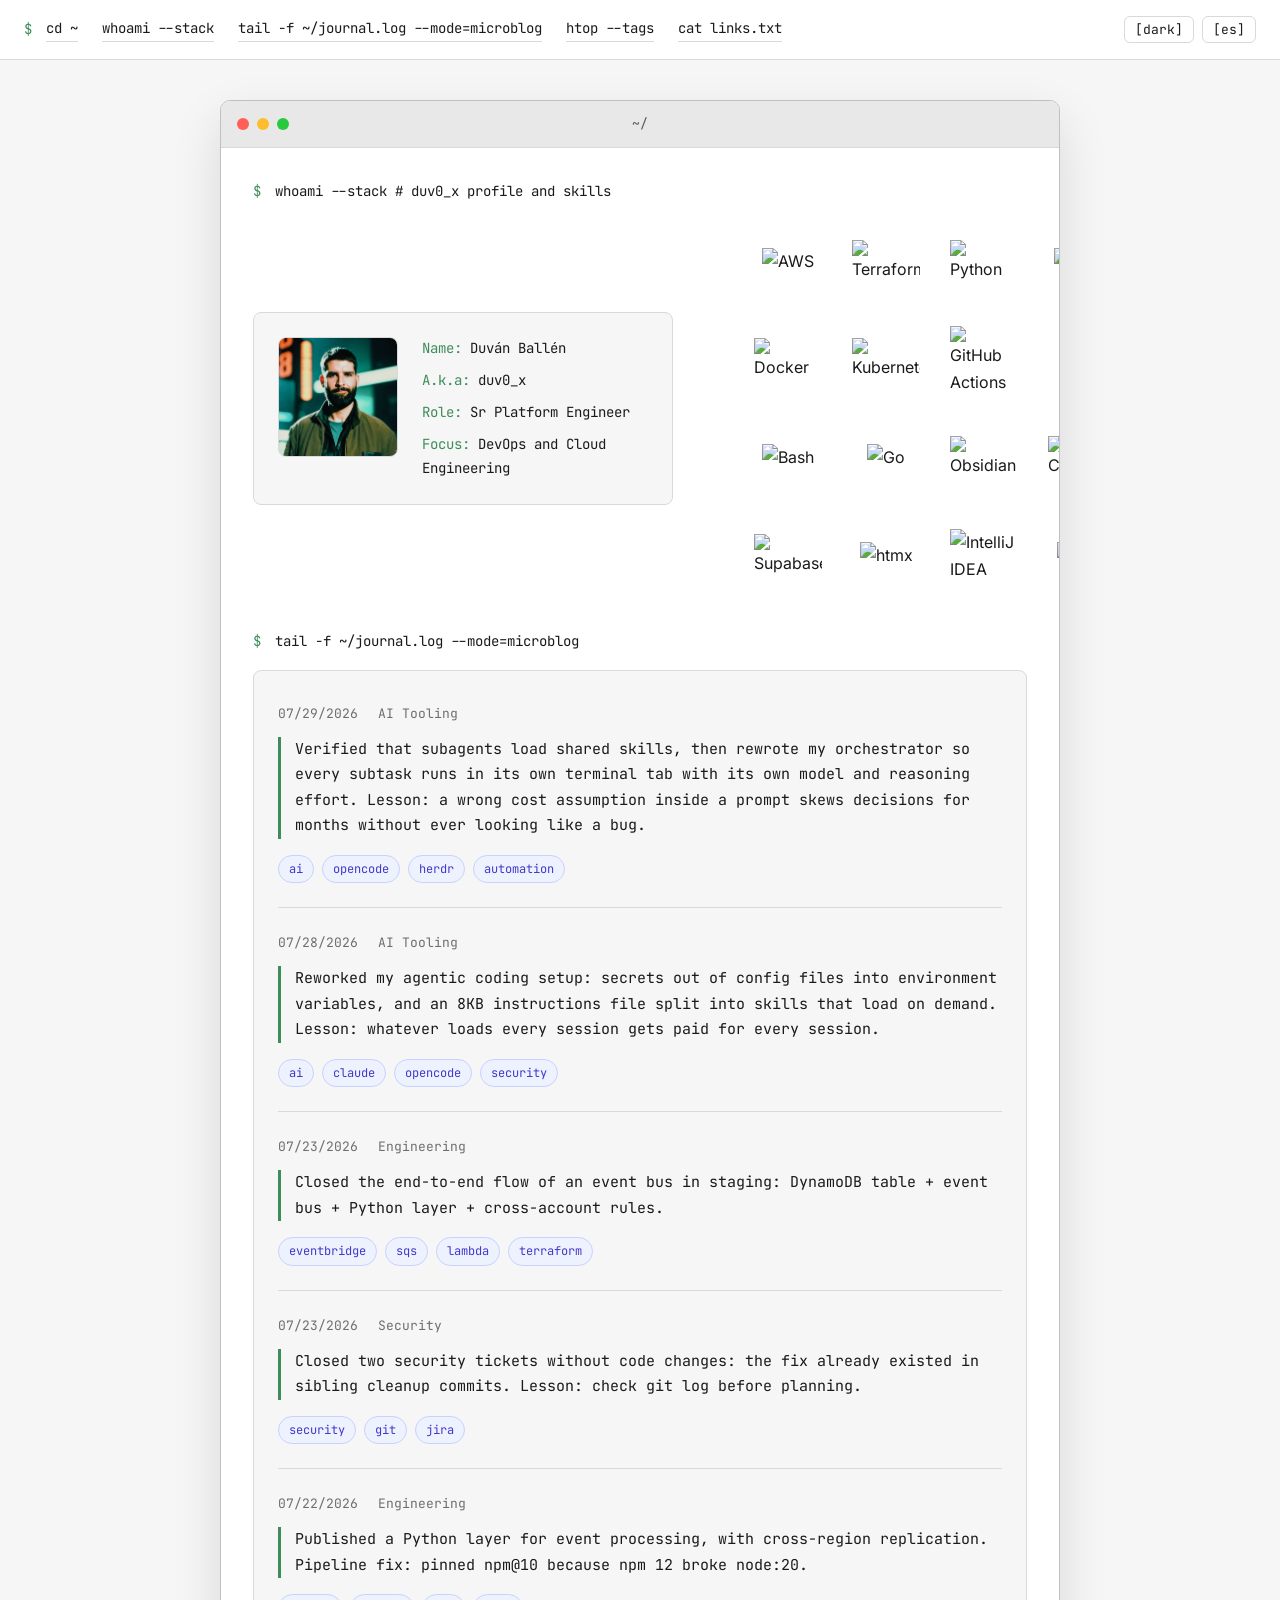
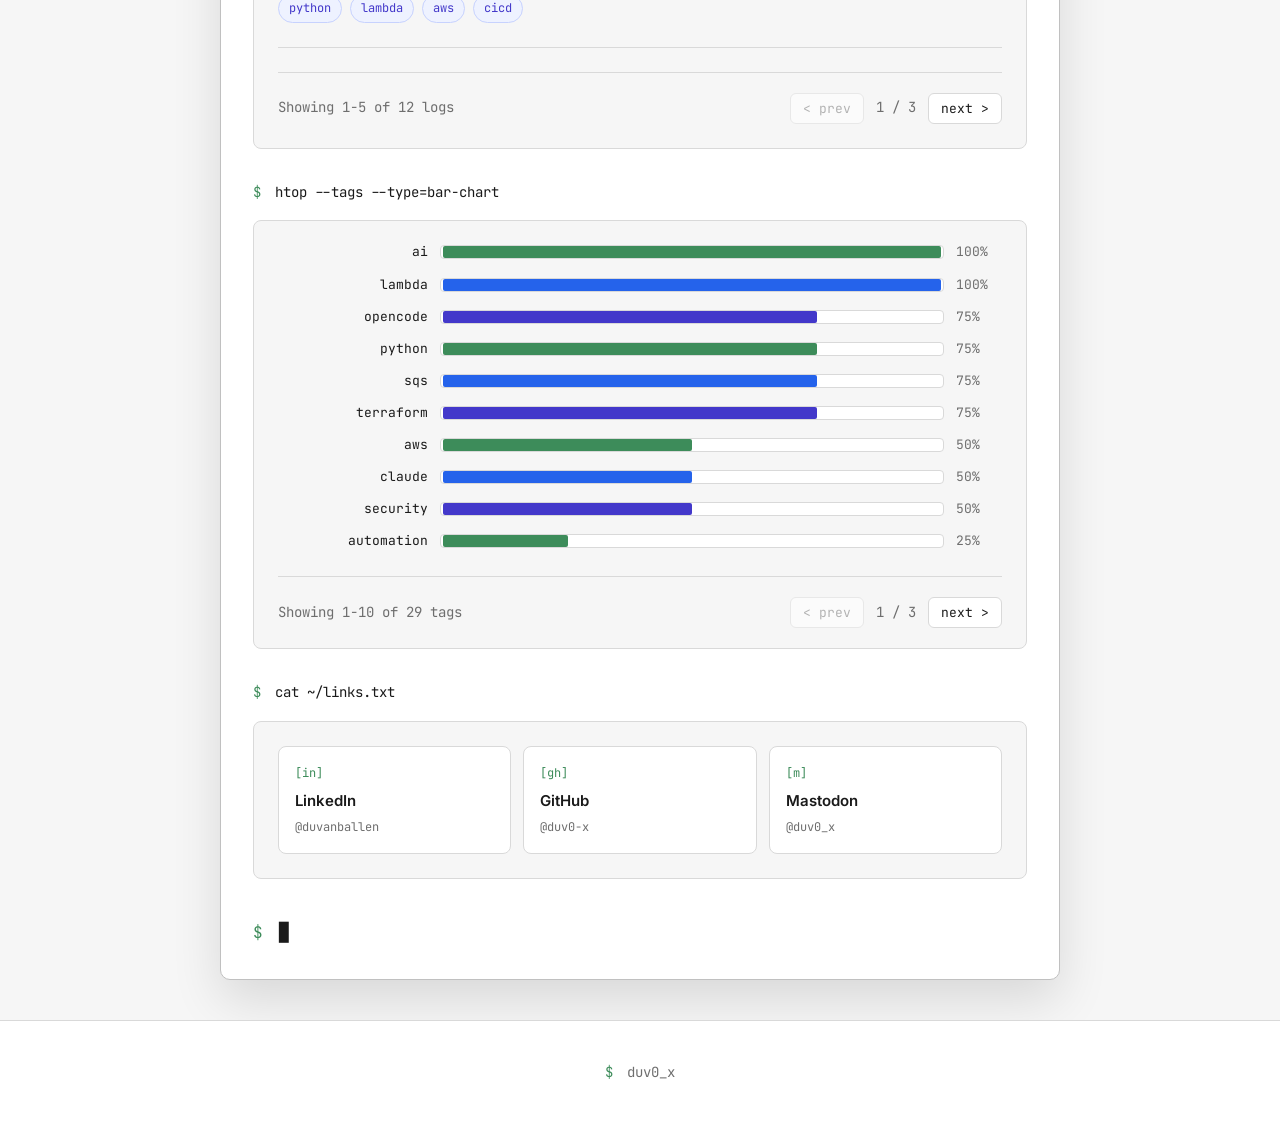
==== commit 62011e4c: "Elimina texto Powered by Nokia del footer" ====
--- a/index.html
+++ b/index.html
@@ -352,7 +352,6 @@
     <div class="footer-brand">
         <span class="prompt">$</span> duv0_x
     </div>
-    <p class="footer-copy" data-en="Powered by Nokia. Built one log line at a time." data-es="Powered by Nokia. Construido una línea de log a la vez.">Powered by Nokia. Construido una línea de log a la vez.</p>
 </footer>
 
 <script>
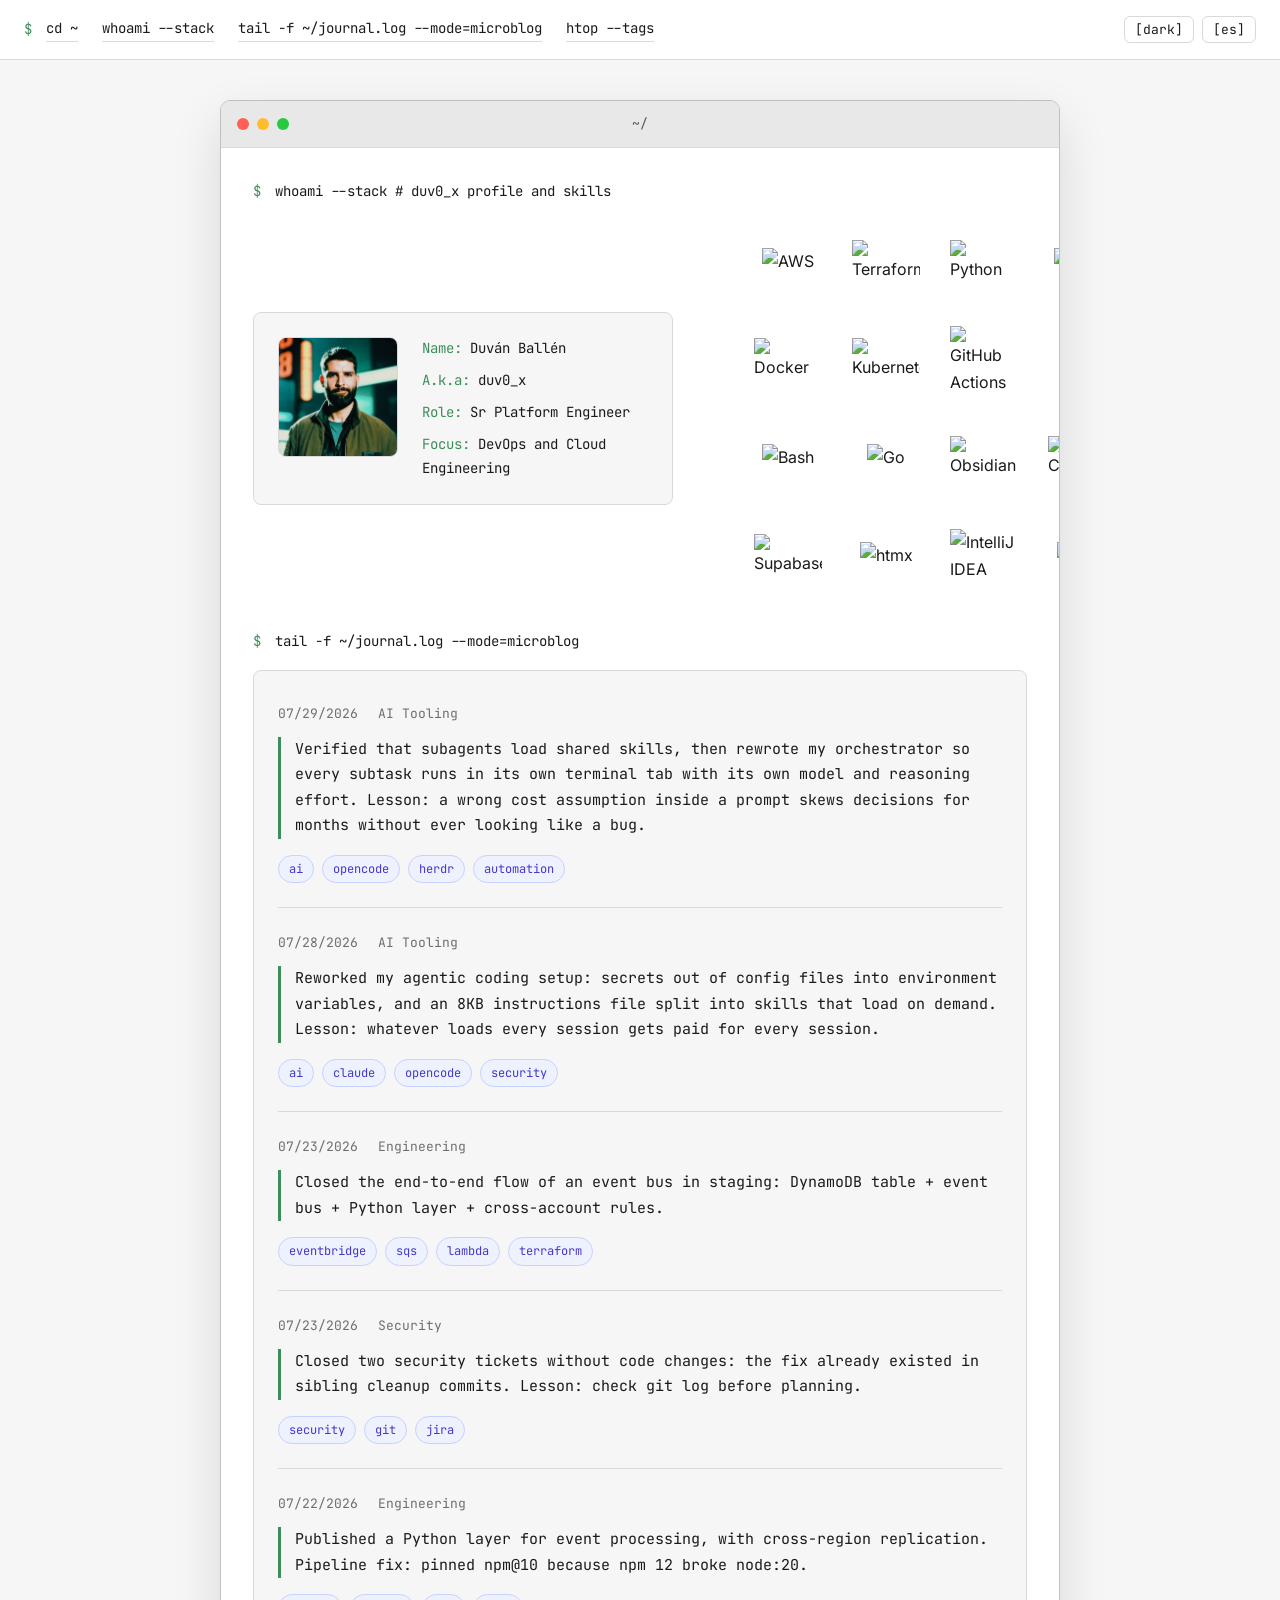
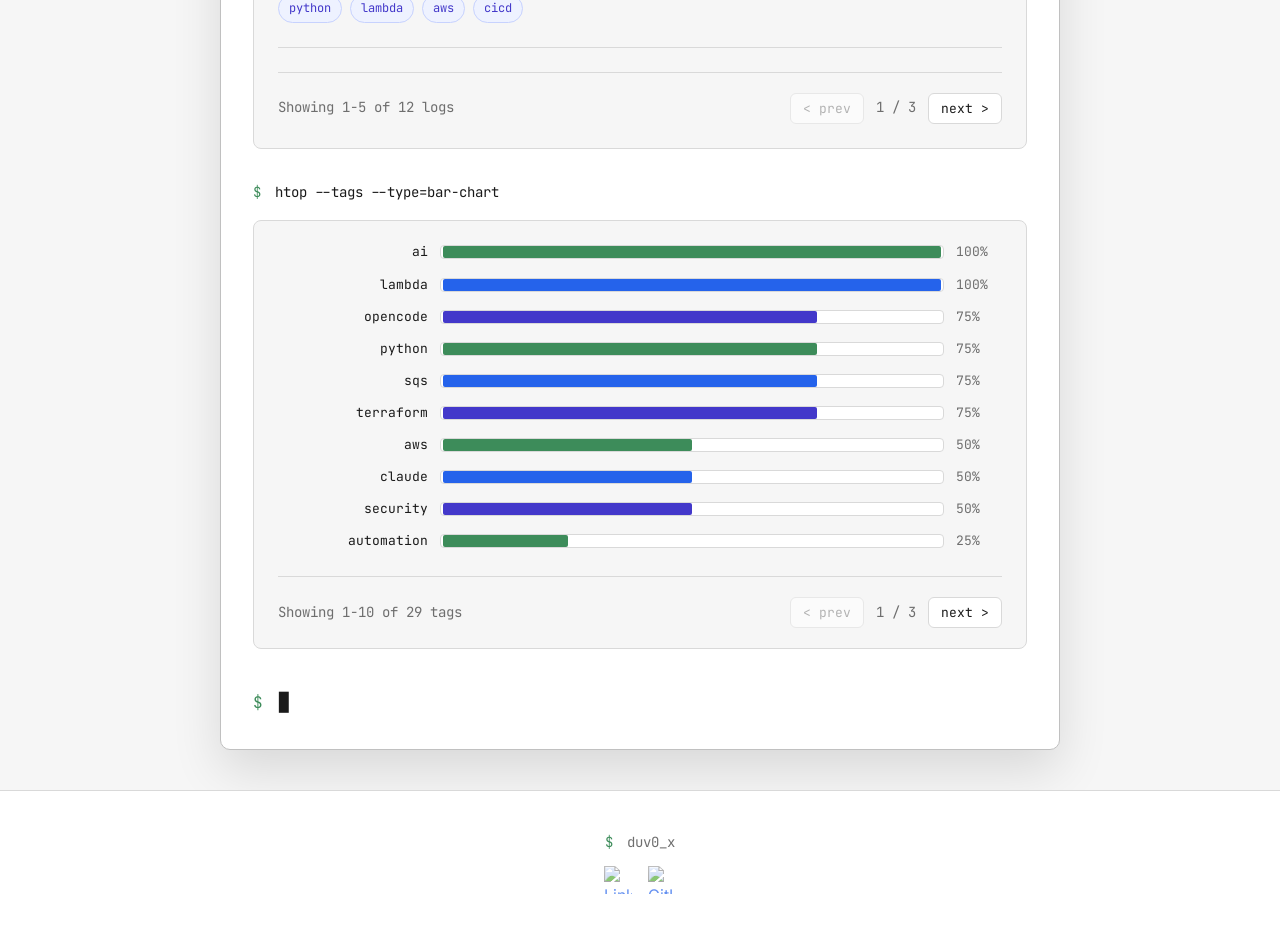
==== commit 79a8ecf5: "Elimina seccion cat links.txt y muestra iconos sociales al footer" ====
--- a/index.html
+++ b/index.html
@@ -17,7 +17,6 @@
     <a href="#about">whoami --stack</a>
     <a href="#posts">tail -f ~/journal.log --mode=microblog</a>
     <a href="#stack">htop --tags</a>
-    <a href="#links">cat links.txt</a>
     <div class="nav-controls">
         <button class="theme-toggle" id="theme-toggle" aria-label="Toggle theme">[theme]</button>
         <button class="lang-toggle" id="lang-toggle" aria-label="Toggle language">[en]</button>
@@ -316,30 +315,7 @@
             </div>
         </section>
 
-        <div class="cmd-line" id="links">
-            <span class="prompt">$</span>
-            <span class="cmd" data-en="cat ~/links.txt" data-es="cat ~/links.txt">cat ~/links.txt</span>
-        </div>
-
-        <section class="links-section">
-            <div class="links-grid">
-                <a class="link-card" href="https://www.linkedin.com/in/duvanballen" target="_blank" rel="noopener">
-                    <span class="link-icon" aria-hidden="true">[in]</span>
-                    <span class="link-name" data-en="LinkedIn" data-es="LinkedIn">LinkedIn</span>
-                    <span class="link-handle">@duvanballen</span>
-                </a>
-                <a class="link-card" href="https://github.com/duv0-x" target="_blank" rel="noopener">
-                    <span class="link-icon" aria-hidden="true">[gh]</span>
-                    <span class="link-name" data-en="GitHub" data-es="GitHub">GitHub</span>
-                    <span class="link-handle">@duv0-x</span>
-                </a>
-                <a class="link-card" href="https://mastodon.social/@duv0_x" target="_blank" rel="noopener" rel="me">
-                    <span class="link-icon" aria-hidden="true">[m]</span>
-                    <span class="link-name" data-en="Mastodon" data-es="Mastodon">Mastodon</span>
-                    <span class="link-handle">@duv0_x</span>
-                </a>
-            </div>
-        </section>
+
 
         <div class="terminal-cursor">
             <span class="prompt">$</span>
@@ -351,6 +327,14 @@
 <footer>
     <div class="footer-brand">
         <span class="prompt">$</span> duv0_x
+    </div>
+    <div class="footer-social">
+        <a href="https://www.linkedin.com/in/duvanballen" target="_blank" rel="noopener" aria-label="LinkedIn">
+            <img src="https://skillicons.dev/icons?i=linkedin" alt="LinkedIn">
+        </a>
+        <a href="https://github.com/duv0-x" target="_blank" rel="noopener" aria-label="GitHub">
+            <img src="https://skillicons.dev/icons?i=github" alt="GitHub">
+        </a>
     </div>
 </footer>
 
--- a/styles.css
+++ b/styles.css
@@ -710,6 +710,32 @@
     margin: 0;
 }
 
+.footer-social {
+    display: flex;
+    align-items: center;
+    justify-content: center;
+    gap: 16px;
+    margin-top: 12px;
+}
+
+.footer-social a {
+    display: inline-flex;
+    opacity: 0.7;
+    transition: opacity 0.15s ease, transform 0.15s ease;
+    border-bottom: none;
+}
+
+.footer-social a:hover {
+    opacity: 1;
+    transform: translateY(-2px);
+}
+
+.footer-social img {
+    width: 28px;
+    height: 28px;
+    display: block;
+}
+
 @media (max-width: 640px) {
     .top-nav {
         padding: 12px 16px;
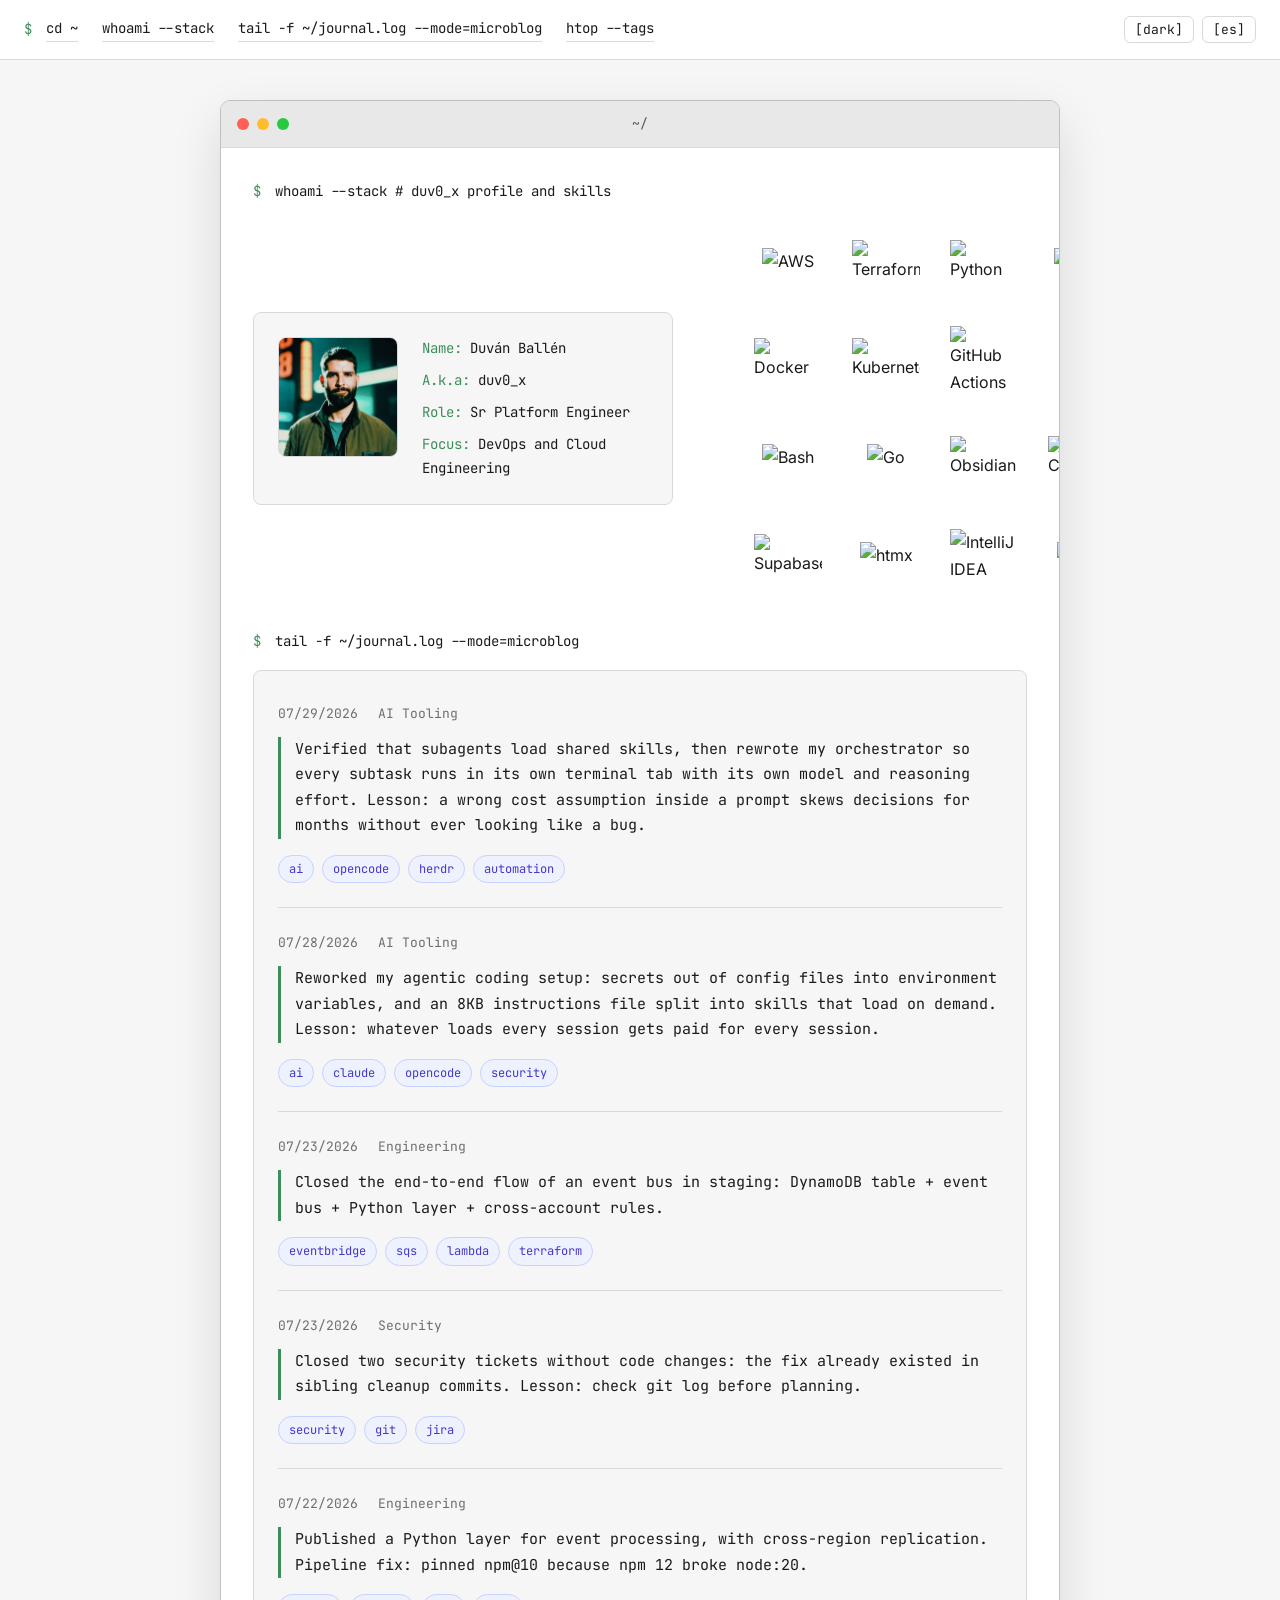
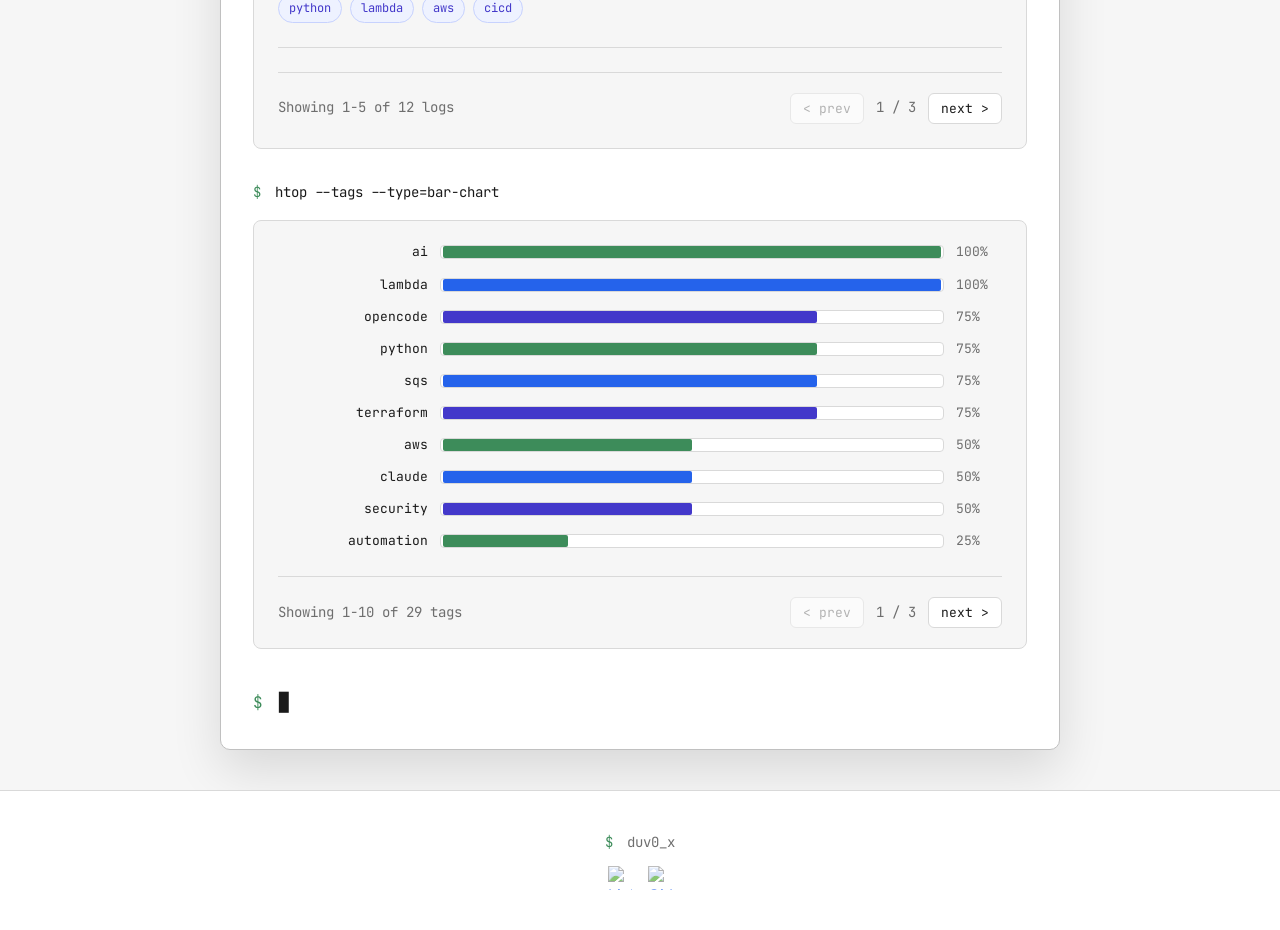
==== commit ea1c2cf7: "Cambia iconos sociales del footer a devicon y reduce tamaño" ====
--- a/index.html
+++ b/index.html
@@ -330,10 +330,10 @@
     </div>
     <div class="footer-social">
         <a href="https://www.linkedin.com/in/duvanballen" target="_blank" rel="noopener" aria-label="LinkedIn">
-            <img src="https://skillicons.dev/icons?i=linkedin" alt="LinkedIn">
+            <img src="https://cdn.jsdelivr.net/gh/devicons/devicon/icons/linkedin/linkedin-original.svg" alt="LinkedIn">
         </a>
         <a href="https://github.com/duv0-x" target="_blank" rel="noopener" aria-label="GitHub">
-            <img src="https://skillicons.dev/icons?i=github" alt="GitHub">
+            <img src="https://cdn.jsdelivr.net/gh/devicons/devicon/icons/github/github-original.svg" alt="GitHub">
         </a>
     </div>
 </footer>
--- a/styles.css
+++ b/styles.css
@@ -731,8 +731,8 @@
 }
 
 .footer-social img {
-    width: 28px;
-    height: 28px;
+    width: 24px;
+    height: 24px;
     display: block;
 }
 
